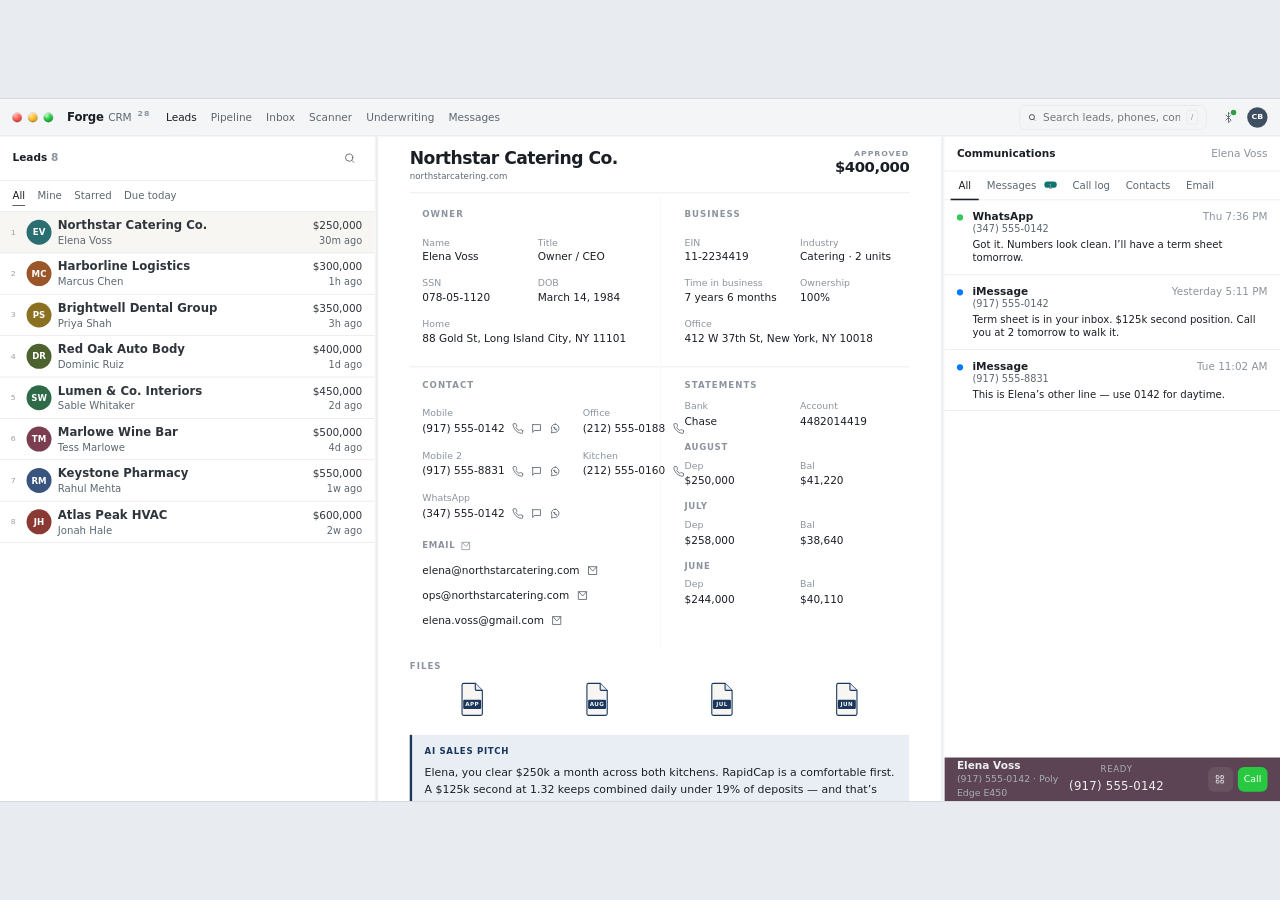
==== index.html @ b7325e6e "Deploy ForgeCRM v28: cleaned multi-file build" ====
<!DOCTYPE html>
<html lang="en">
<head>
<!-- v28 -->
<meta charset="UTF-8" />
<meta http-equiv="Cache-Control" content="no-cache, no-store, must-revalidate" />
<meta http-equiv="Pragma" content="no-cache" />
<meta name="viewport" content="width=device-width, initial-scale=1, maximum-scale=1, user-scalable=no, viewport-fit=cover" />
<meta name="apple-mobile-web-app-capable" content="yes" />
<meta name="mobile-web-app-capable" content="yes" />
<title>Leads · Forge CRM</title>
<script>(function(){var vv=window.visualViewport,w=(vv&&vv.width)||window.innerWidth||1640,h=(vv&&vv.height)||window.innerHeight||900,s=Math.min(w/1640,h/900);if(!(s>0.05))s=1;var x=Math.max(0,(w-1640*s)/2),y=Math.max(0,(h-900*s)/2);var r=document.documentElement;r.style.setProperty("--app-scale",String(s));r.style.setProperty("--app-h","900px");r.style.setProperty("--app-x",x+"px");r.style.setProperty("--app-y",y+"px");})();</script>
<link rel="stylesheet" href="css/desk.css?v=v28" />
<link rel="stylesheet" href="css/desk-more.css?v=v28" />
<link rel="stylesheet" href="css/pages.css?v=v28" />
</head>
<body>
<div id="stage"><div class="app" id="app">
<header class="header">
<div class="traffic" aria-hidden="true"><b class="r"></b><b class="y"></b><b class="g"></b></div>
<div class="word">Forge<span>CRM</span><small class="ver">28</small></div>
<nav class="nav-links"><a href="index.html" class="on">Leads</a><a href="pipeline.html">Pipeline</a><a href="inbox.html">Inbox</a><a href="scanner.html">Scanner</a><a href="underwriting.html">Underwriting</a><a href="messages.html">Messages</a></nav>
<label class="search"><svg width="14" height="14" viewBox="0 0 24 24" fill="none" stroke="currentColor" stroke-width="2"><circle cx="11" cy="11" r="7"/><path d="M20 20l-3-3"/></svg><input id="q" placeholder="Search leads, phones, companies" autocomplete="off" /><kbd>/</kbd></label>
<div class="header-actions"><span class="live" id="livePill"><i></i> On a call</span>
<button type="button" class="bt-btn off" id="btBtn" data-act="devices" title="Phones"><svg width="16" height="16" viewBox="0 0 24 24" fill="none" stroke="currentColor" stroke-width="1.75" stroke-linecap="round" stroke-linejoin="round"><path d="M7 7l10 10-5 5V2l5 5L7 17"/></svg><i></i></button>
<div class="avatar" title="Cole Brennan">CB</div></div></header>
<div class="main" id="main">
<aside class="rail" id="rail"><div class="empty" style="padding:28px 20px">Loading desk…</div></aside>
<div class="handle" data-side="rail"></div>
<section class="desk" id="desk"></section>
<div class="handle" data-side="dock"></div>
<aside class="dock" id="dock"></aside>
</div></div></div>
<div class="pad-pop" id="padPop"></div><div class="overlay" id="overlay"></div><div class="toast" id="toast"></div>
<script src="js/data.js?v=v28"></script><script src="js/data1.js?v=v28"></script><script src="js/data2.js?v=v28"></script><script src="js/data3.js?v=v28"></script>
<script src="js/view.js?v=v28"></script><script src="js/shared.js?v=v28"></script>
<script src="js/desk-core.js?v=v28"></script><script src="js/desk-rail.js?v=v28"></script><script src="js/desk-record.js?v=v28"></script><script src="js/desk-comms.js?v=v28"></script><script src="js/desk-viewer.js?v=v28"></script><script src="js/desk-actions.js?v=v28"></script><script src="js/desk-panes.js?v=v28"></script>
</body></html>
---- css/desk.css ----
:root {
  --bg: #F4F5F7;
  --bg-2: #E8ECF0;
  --surface: #FFFFFF;
  --sunken: #F7F8FA;
  --fg: #1A1F26;
  --muted: #5C6770;
  --dim: #8B949E;
  --line: #E6E8EB;
  --accent: #1C1F24;
  --accent-2: #0E1014;
  --accent-soft: #F7F6F3;
  --ok: #0F766E;
  --bad: #B42318;
  --warn: #B45309;
  --ink: #1C1F24;
  --ink-fg: #EDEEEF;
  --dialer: #5C4454;
  --font: "Inter", ui-sans-serif, system-ui, sans-serif;
  --app-h: 900px;
  --app-scale: 1;
  --app-x: 0px;
  --app-y: 0px;
  --mono: "Inter", ui-sans-serif, system-ui, sans-serif;
  --header-h: 48px;
  --dial-h: 56px;
  --rail-w: 480px;
  --dock-w: 430px;
  --ease: cubic-bezier(0.22, 1, 0.36, 1)
}

* {
  box-sizing: border-box;
  margin: 0;
  padding: 0
}

html,
body {
  height: 100%;
  max-height: 100%;
  min-width: 0;
  width: 100%;
  overflow: hidden;
  touch-action: none;
  overscroll-behavior: none
}

html {
  -webkit-font-smoothing: antialiased;
  -webkit-text-size-adjust: 100%;
  text-size-adjust: 100%
}

body {
  font-family: var(--font);
  background: var(--bg-2);
  color: var(--fg);
  font-size: 13.5px;
  line-height: 1.45;
  overflow: hidden;
  width: 100%
}

#stage {
  position: fixed;
  inset: 0;
  overflow: hidden;
  touch-action: none;
  background: var(--bg-2);
  overscroll-behavior: none
}

button,
[role="button"] {
  font-family: inherit;
  cursor: pointer;
  color: inherit
}

button:disabled {
  cursor: not-allowed;
  opacity: .45
}

input,
textarea,
select {
  font-family: inherit;
  font-size: 13.5px
}

a {
  color: var(--fg)
}

svg {
  display: block
}

.num {
  font-variant-numeric: normal;
  font-family: var(--font);
  font-weight: 500
}

.app {
  height: 900px;
  max-height: 900px;
  min-height: 900px;
  display: grid;
  grid-template-rows: var(--header-h) 1fr;
  min-width: 1640px;
  width: 1640px;
  max-width: 1640px;
  overflow: hidden;
  transform: translate(var(--app-x, 0px), var(--app-y, 0px)) scale(var(--app-scale, 1));
  transform-origin: 0 0;
  box-shadow: 0 0 0 1px rgba(16, 18, 22, .14);
  background: var(--surface)
}

.header {
  display: flex;
  align-items: center;
  gap: 12px;
  padding: 0 16px;
  background: var(--bg);
  border-bottom: 1px solid var(--line);
  z-index: 20
}

.traffic {
  display: flex;
  gap: 8px;
  align-items: center;
  padding-right: 6px;
  flex-shrink: 0
}

.traffic b {
  width: 12px;
  height: 12px;
  border-radius: 50%;
  display: block;
  box-shadow: 0 0 0 .5px rgba(0, 0, 0, .28), inset 0 1.2px 1.4px rgba(255, 255, 255, .62), inset 0 -1.2px 1.2px rgba(0, 0, 0, .22)
}

.traffic .r {
  background: radial-gradient(circle at 32% 28%, #ffb0aa 0%, #ff5f57 42%, #de3a34 78%)
}

.traffic .y {
  background: radial-gradient(circle at 32% 28%, #ffe7a3 0%, #febc2e 42%, #d89a16 80%)
}

.traffic .g {
  background: radial-gradient(circle at 32% 28%, #b6ffc4 0%, #28c840 42%, #18a332 80%)
}

.word {
  font-weight: 600;
  font-size: 15px;
  letter-spacing: -.02em
}

.word span {
  color: var(--muted);
  font-weight: 400;
  margin-left: 6px;
  font-size: 13.5px
}

.nav-links {
  display: flex;
  align-items: center;
  gap: 2px
}

.nav-links a {
  color: var(--muted);
  text-decoration: none;
  font-size: 13.5px;
  font-weight: 500;
  padding: 6px 10px;
  border-radius: 8px
}

.nav-links a.on,
.nav-links a:hover {
  color: var(--fg);
  background: var(--bg)
}

.search {
  flex: 1;
  min-width: 0;
  max-width: 420px;
  margin-left: auto;
  display: flex;
  align-items: center;
  gap: 8px;
  background: var(--bg);
  border: 1px solid var(--line);
  border-radius: 8px;
  padding: 0 10px;
  height: 32px
}

.search input {
  border: 0;
  background: transparent;
  outline: none;
  width: 100%;
  color: var(--fg)
}

.search kbd {
  font-family: var(--font);
  font-size: 10px;
  color: var(--dim);
  border: 1px solid var(--line);
  border-radius: 4px;
  padding: 1px 5px
}

.header-actions {
  display: flex;
  align-items: center;
  gap: 8px
}

.icon-btn {
  width: 32px;
  height: 32px;
  border: 0;
  background: transparent;
  color: var(--muted);
  border-radius: 8px;
  display: grid;
  place-items: center
}

.icon-btn:hover {
  background: var(--bg);
  color: var(--fg)
}

.avatar {
  width: 26px;
  height: 26px;
  border-radius: 99px;
  display: grid;
  place-items: center;
  font-size: 10px;
  font-weight: 600;
  color: #fff;
  background: #3D4F61
}

.live {
  display: none;
  align-items: center;
  gap: 6px;
  color: var(--ok);
  font-size: 13px;
  font-weight: 500
}

.live.show {
  display: inline-flex
}

.live i {
  width: 6px;
  height: 6px;
  border-radius: 99px;
  background: var(--ok);
  animation: pulse 1.4s ease-in-out infinite
}

@keyframes pulse {
  50% {
    opacity: .35
  }
}

.main {
  min-height: 0;
  display: grid;
  grid-template-columns: var(--rail-w) 5px minmax(0, 1fr) 5px var(--dock-w);
  background: var(--bg);
  overflow: hidden;
  min-width: 0;
  width: 100%
}

.handle {
  cursor: col-resize;
  background: transparent;
  position: relative;
  z-index: 8
}

.handle::before {
  content: "";
  position: absolute;
  inset: 0 -5px;
  z-index: 1
}

.handle:hover,
.handle.drag {
  background: rgba(28, 31, 36, .12)
}

.handle::after {
  content: "";
  position: absolute;
  top: 0;
  bottom: 0;
  left: 2px;
  width: 1px;
  background: var(--line)
}

.pane {
  min-height: 0;
  overflow: auto
}

.pane,
.desk-scroll,
.dock-body,
.lead-list,
.lb-stage,
.thread {
  scrollbar-width: thin;
  scrollbar-color: transparent transparent
}

.pane:hover,
.desk-scroll:hover,
.dock-body:hover,
.lead-list:hover,
.lb-stage:hover,
.thread:hover,
.pane:focus-within,
.desk-scroll:focus-within,
.dock-body:focus-within,
.lead-list:focus-within,
.thread:focus-within {
  scrollbar-color: #C5CAD0 transparent
}

.pane::-webkit-scrollbar,
.desk-scroll::-webkit-scrollbar,
.dock-body::-webkit-scrollbar,
.lead-list::-webkit-scrollbar,
.lb-stage::-webkit-scrollbar,
.thread::-webkit-scrollbar {
  width: 4px;
  height: 4px
}

.pane::-webkit-scrollbar-thumb,
.desk-scroll::-webkit-scrollbar-thumb,
.dock-body::-webkit-scrollbar-thumb,
.lead-list::-webkit-scrollbar-thumb,
.lb-stage::-webkit-scrollbar-thumb,
.thread::-webkit-scrollbar-thumb {
  background: transparent;
  border-radius: 99px
}

.pane:hover::-webkit-scrollbar-thumb,
.desk-scroll:hover::-webkit-scrollbar-thumb,
.dock-body:hover::-webkit-scrollbar-thumb,
.lead-list:hover::-webkit-scrollbar-thumb,
.lb-stage:hover::-webkit-scrollbar-thumb,
.thread:hover::-webkit-scrollbar-thumb,
.pane:focus-within::-webkit-scrollbar-thumb,
.desk-scroll:focus-within::-webkit-scrollbar-thumb,
.dock-body:focus-within::-webkit-scrollbar-thumb,
.lead-list:focus-within::-webkit-scrollbar-thumb,
.thread:focus-within::-webkit-scrollbar-thumb {
  background: #C5CAD0
}

.rail,
.dock {
  display: flex;
  flex-direction: column;
  min-height: 0;
  height: 100%;
  min-width: 0;
  max-width: 100%;
  background: var(--surface);
  overflow: hidden
}

.rail {
  border-right: 0
}

.desk {
  display: flex;
  flex-direction: column;
  min-width: 0;
  min-height: 0;
  height: 100%;
  background: var(--surface);
  container-type: inline-size;
  container-name: desk
}

.dock {
  position: relative
}

.rail-head,
.dock-head {
  padding: 12px 16px;
  border-bottom: 1px solid var(--line);
  display: flex;
  align-items: center;
  gap: 8px;
  flex-shrink: 0;
  position: relative
}

.rail-head h2,
.dock-head h2 {
  font-size: 13.5px;
  font-weight: 600
}

.filters {
  display: flex;
  gap: 16px;
  padding: 8px 16px;
  border-bottom: 1px solid var(--line);
  flex-shrink: 0
}

.chip {
  border: 0;
  background: transparent;
  color: var(--muted);
  padding: 4px 0;
  font-size: 13px;
  font-weight: 500;
  box-shadow: 0 1px 0 transparent
}

.chip.on {
  color: var(--fg);
  box-shadow: 0 1px 0 var(--fg)
}

.lead-list {
  flex: 1;
  min-height: 0;
  overflow: auto;
  overflow-x: hidden
}

.lead-row {
  width: 100%;
  text-align: left;
  border: 0;
  background: transparent;
  display: grid;
  grid-template-columns: 18px 32px 1fr auto;
  gap: 8px;
  padding: 8px 16px 8px 8px;
  border-bottom: 1px solid var(--line);
  align-items: center;
  position: relative;
  color: var(--fg)
}

.lead-row:hover {
  background: var(--sunken)
}

.lead-row.on {
  background: var(--accent-soft)
}

.lead-row .idx {
  position: static;
  font-size: 10px;
  color: #9AA3AB;
  font-family: var(--font);
  line-height: 1;
  pointer-events: none;
  text-align: center;
  font-weight: 500
}

.lead-row .co {
  font-weight: 600;
  font-size: 15px;
  line-height: 1.25;
  color: #2F353C
}

.lead-row .nm {
  font-size: 13px;
  color: var(--muted);
  margin-top: 2px;
  font-weight: 400
}

.lead-row .right {
  text-align: right;
  display: flex;
  flex-direction: column;
  align-items: flex-end;
  padding-top: 1px
}

.lead-row .amt,
.lead-row .amt .num {
  font-size: 13.5px;
  font-weight: 500;
  font-family: var(--font);
  letter-spacing: -.01em;
  color: #2F353C
}

.lead-row .ago {
  font-size: 12.5px;
  color: var(--muted);
  margin-top: 4px
}

.av {
  width: 32px;
  height: 32px;
  border-radius: 8px;
  display: grid;
  place-items: center;
  font-size: 10px;
  font-weight: 600;
  color: #fff;
  flex-shrink: 0;
  margin-top: 0
}

.desk-scroll {
  flex: 1;
  min-height: 0;
  overflow: auto;
  overflow-x: hidden
}

.rec-head {
  padding: 18px 40px 8px
}

.rec-head h1 {
  font-size: 22px;
  font-weight: 600;
  letter-spacing: -.03em;
  line-height: 1.2
}

.rec-head .who {
  font-size: 13.5px;
  color: var(--muted);
  margin-top: 4px;
  font-weight: 400
}

.rec-head .meta {
  font-size: 13px;
  font-weight: 400;
  color: var(--muted);
  margin-top: 6px;
  line-height: 1.5
}

.line {
  display: flex;
  align-items: center;
  gap: 12px;
  min-height: 32px;
  padding: 7px 0
}

.line .lab {
  width: 18px;
  flex-shrink: 0;
  font-size: 13px;
  color: var(--dim);
  font-family: var(--font)
}

.cgroup+.cgroup {
  margin-top: 12px;
  padding-top: 12px;
  border-top: 1px solid var(--line)
}

.cgroup h4 {
  font-size: 11px;
  letter-spacing: .08em;
  text-transform: uppercase;
  color: var(--dim);
  font-weight: 600;
  margin: 0 0 8px
}

.line .val {
  font-weight: 500;
  letter-spacing: -.01em;
  white-space: nowrap
}

.qacts {
  display: flex;
  gap: 2px;
  align-items: center;
  margin-left: 8px
}

.qacts button {
  width: 22px;
  height: 22px;
  border: 0;
  background: transparent;
  color: var(--muted);
  border-radius: 4px;
  display: grid;
  place-items: center;
  padding: 0
}

.qacts button:hover {
  background: var(--bg);
  color: var(--fg)
}

.rail-search {
  margin-left: auto;
  position: relative
}

.rail-drop {
  position: absolute;
  top: calc(100% + 6px);
  left: 12px;
  right: 12px;
  z-index: 14;
  background: #fff;
  border: 1px solid var(--line);
  box-shadow: 0 10px 28px rgba(16, 18, 22, .08);
  padding: 8px
}

.rail-drop input {
  width: 100%;
  height: 32px;
  border: 1px solid var(--line);
  padding: 0 10px;
  outline: none;
  background: #fff;
  font-size: 13.5px;
  color: var(--fg)
}

.rail-drop input:focus {
  border-color: #C5CAD0
}
---- css/desk-more.css ----
.pitch{font-size:13.5px;line-height:1.55;color:var(--fg)}.activity-foot .ev{display:grid;grid-template-columns:120px 1fr;gap:12px;padding:8px 0;border-bottom:1px solid var(--line)}.activity-foot .when{font-size:13px;color:var(--dim)}.files{display:flex;gap:16px;flex-wrap:wrap}.file{border:0;background:transparent;color:var(--fg);display:flex;flex-direction:column;align-items:center;gap:6px;width:72px;font-size:12px;color:var(--muted)}.file .ico{width:34px;height:40px;border-radius:3px;background:var(--surface);border:1px solid var(--line);display:grid;place-items:center;font-size:8px;font-weight:700;color:var(--bad);position:relative}.file .ico::after{content:"";position:absolute;top:0;right:0;border-width:0 7px 7px 0;border-style:solid;border-color:var(--bg-2) var(--bg) var(--bg-2) var(--bg-2)}.note p{margin-top:6px}.linkish{border:0;background:transparent;color:var(--fg);font-size:13.5px;font-weight:500;padding:0;text-decoration:underline;text-underline-offset:3px;margin-top:8px}.ev{padding:0 0 12px}.ev .when{font-size:13px;color:var(--dim)}.num-switch{display:flex;flex-wrap:wrap;gap:6px;padding:8px 16px;border-bottom:1px solid var(--line);flex-shrink:0}.num-switch button{border:1px solid var(--line);background:transparent;color:var(--muted);height:26px;padding:0 8px;border-radius:6px;font-size:12px}.num-switch button.on{color:var(--fg);border-color:var(--fg)}.dock-tabs{display:flex;gap:0;padding:0 8px;border-bottom:1px solid var(--line);flex-shrink:0}.dock-tabs button{border:0;background:transparent;color:var(--muted);padding:10px 10px;font-size:13px;font-weight:500;white-space:nowrap;border-bottom:2px solid transparent;margin-bottom:-1px}.dock-tabs button.on{color:var(--fg);border-bottom-color:var(--fg)}.dock-body{flex:1;min-height:0;overflow:auto;display:flex;flex-direction:column}.thread{padding:14px 16px 10px;display:flex;flex-direction:column;gap:8px;flex:1}.bubble{max-width:260px;padding:7px 12px 8px;border-radius:18px;font-size:13.5px;line-height:1.35;font-weight:400;letter-spacing:-.01em}.bubble.in{background:#E9E9EB;color:#1A1F26;align-self:flex-start;border-bottom-left-radius:4px}.bubble.out{background:#007AFF;color:#fff;align-self:flex-end;border-bottom-right-radius:4px}.bubble.out.sms-green,.bubble.out.wa{background:#34C759;color:#fff}.bubble.wa.in{background:#E9E9EB;color:#1A1F26}.bubble .t{font-size:11px;font-weight:400;opacity:.62;margin-top:3px}.bubble.out .t{color:rgba(255,255,255,.72);opacity:1}.composer{padding:10px 14px 12px;border-top:1px solid var(--line);display:flex;gap:8px;align-items:flex-end}.composer textarea{flex:1;border:1px solid var(--line);border-radius:18px;padding:8px 12px;min-height:40px;max-height:100px;resize:none;outline:none;background:var(--sunken)}.btn{border:1px solid var(--line);background:var(--surface);color:var(--fg);height:32px;padding:0 12px;border-radius:8px;font-size:13.5px;font-weight:500;display:inline-flex;align-items:center;gap:6px}.btn:hover{background:var(--sunken)}.btn.primary{background:var(--accent);color:#fff;border-color:transparent}.btn.primary:hover{background:var(--accent-2)}.btn.ghost{border-color:transparent}.mail{padding:12px 16px;border-bottom:1px solid var(--line);width:100%;text-align:left;background:transparent;border-left:0;border-right:0;border-top:0}.mail .sub{font-weight:600}.mail .pre{color:var(--muted);margin-top:4px}.call-row{padding:12px 16px;border-bottom:1px solid var(--line)}.unread{display:inline-block;min-width:16px;text-align:center;font-size:10px;color:var(--dim)}.dialer{height:var(--dial-h);flex-shrink:0;background:var(--dialer);color:var(--ink-fg);display:grid;grid-template-columns:1.2fr auto 1.1fr;align-items:center;gap:10px;padding:0 16px;min-width:0;width:100%;z-index:12}.dialer .who .nm{font-weight:600;font-size:13.5px;line-height:1.2}.dialer .who .sub{font-size:12px;color:#A8ADB3;margin-top:2px}.dialer .lcd{text-align:center;font-family:var(--font);font-size:15px;letter-spacing:.02em}.dialer .lcd .st{font-family:var(--font);font-size:11px;color:#A8ADB3;letter-spacing:.08em;text-transform:uppercase;margin-bottom:2px}.dacts{display:flex;justify-content:flex-end;gap:6px}.dacts button{height:32px;min-width:32px;padding:0 8px;border:0;border-radius:8px;background:rgba(255,255,255,.08);color:var(--ink-fg);font-size:12px;font-weight:500;display:inline-flex;align-items:center;gap:4px}.dacts button:hover{background:rgba(255,255,255,.14)}.dacts button.on{background:#fff;color:var(--ink)}.dacts .callgo{background:#28c840;color:#fff}.dacts .hang{background:#E24B4A;color:#fff}.pad-pop{display:none;position:fixed;z-index:35;width:228px;padding:10px;background:#111418;border-radius:16px;box-shadow:0 18px 40px rgba(0,0,0,.35)}.pad-pop.open{display:block}.pad{display:grid;grid-template-columns:repeat(3,1fr);gap:6px}.pad button{height:44px;border:0;background:#1C2128;color:#F3F4F6;border-radius:10px;font-size:18px;font-weight:500;display:flex;flex-direction:column;align-items:center;justify-content:center;line-height:1}.pad button small{font-size:8px;color:#8B949E;letter-spacing:.12em;margin-top:2px;font-weight:400}.overlay{position:fixed;inset:0;background:rgba(16,24,32,.46);display:none;align-items:center;justify-content:center;z-index:40;padding:24px}.overlay.open{display:flex}.viewer{width:min(1040px,96vw);height:min(92dvh,980px);background:#2C3036;border-radius:10px;display:flex;flex-direction:column;overflow:hidden;box-shadow:0 24px 64px rgba(16,24,32,.4)}.viewer-bar{height:40px;flex-shrink:0;display:flex;align-items:center;gap:8px;padding:0 10px;background:#1C1F24;color:#EDEEEF;font-size:13px}.viewer-bar .fn{font-weight:500;margin-left:4px;flex:1;min-width:0;white-space:nowrap;overflow:hidden;text-overflow:ellipsis}.viewer-bar .pg{color:#A8ADB3;font-variant-numeric:tabular-nums}.viewer-bar button{height:26px;min-width:26px;padding:0 8px;border:0;border-radius:6px;background:transparent;color:#EDEEEF;display:grid;place-items:center}.viewer-bar button:hover{background:rgba(255,255,255,.08)}.viewer-bar .z{color:#A8ADB3;font-family:var(--font);font-size:12px;min-width:42px;text-align:center}.viewer-stage{flex:1;min-height:0;overflow:auto;display:grid;justify-items:center;align-content:start;padding:20px;background:#3A4148}.letter-wrap{position:relative}.letter{width:816px;height:1056px;background:#F6F3EC;color:#1A1814;font-family:"IBM Plex Sans",ui-sans-serif,system-ui,sans-serif;box-shadow:0 8px 28px rgba(0,0,0,.28);transform-origin:top left;padding:54px 64px 48px;position:relative}.letter::before{content:"";position:absolute;inset:0;pointer-events:none;background:repeating-linear-gradient(0deg,transparent,transparent 3px,rgba(40,30,10,.015) 3px,rgba(40,30,10,.015) 4px)}.letter .bank{font-size:11px;letter-spacing:.14em;font-weight:600}.letter h2{font-size:16px;font-weight:600;margin:8px 0 16px}.letter table{width:100%;border-collapse:collapse;font-size:12px}.letter td,.letter th{text-align:left;padding:5px 0;border-bottom:1px solid #E4DFD4}.letter .end{font-family:var(--font);font-weight:600;font-size:13px}.letter .stamp{position:absolute;top:36px;right:48px;font-size:10px;letter-spacing:.1em;color:#8A8478}.modal{background:var(--surface);border-radius:14px;width:min(560px,100%);max-height:88dvh;overflow:auto;box-shadow:0 16px 40px rgba(16,24,32,.16);padding:20px}.modal.wide{width:min(720px,100%)}.compose-row{display:grid;grid-template-columns:48px 1fr;gap:8px;align-items:center;padding:6px 0;border-bottom:1px solid var(--line)}.compose-row label{font-size:13px;color:var(--dim)}.compose-row input{border:0;outline:none;width:100%;padding:4px 0;background:transparent}.tb{display:flex;gap:4px;padding:8px 0;flex-wrap:wrap}.tb button,.tb select{height:28px;border:1px solid var(--line);background:var(--surface);border-radius:6px;padding:0 8px;font-size:12px}.editor{min-height:280px;border:1px solid var(--line);border-radius:8px;padding:10px;outline:none;background:var(--sunken)}.toast{position:fixed;left:50%;bottom:24px;transform:translateX(-50%);background:var(--fg);color:#fff;padding:10px 14px;border-radius:10px;font-size:13.5px;z-index:50;display:none;max-width:90%}.toast.show{display:block}.muted{color:var(--muted)}.dim{color:var(--dim)}.ok{color:var(--ok)}.empty{padding:32px 16px;text-align:center;color:var(--muted)}.row-between{display:flex;justify-content:space-between;align-items:center;gap:8px}@media (prefers-reduced-motion:reduce){*,*::before,*::after{animation-duration:.01ms !important;transition-duration:.01ms !important}}
.bt-btn{position:relative;width:32px;height:32px;border:0;background:transparent;color:var(--muted);border-radius:8px;display:grid;place-items:center}
.bt-btn:hover{background:var(--surface);color:var(--fg)}
.bt-btn i{position:absolute;top:6px;right:6px;width:7px;height:7px;border-radius:99px;box-shadow:0 0 0 1.5px var(--bg)}
.bt-btn.on i{background:#2F9E44}
.bt-btn.off i{background:#C23B32}
.bt-btn svg{display:block}
.rec-head{display:flex;align-items:flex-start;justify-content:space-between;gap:28px;padding:16px 40px 14px;position:relative}
.rec-head::after{content:"";position:absolute;left:40px;right:40px;width:auto;bottom:0;height:1px;background:#E6E8EB}
.rec-main{min-width:0;flex:1}
.rec-title{display:flex;align-items:baseline;gap:12px;flex-wrap:wrap}
.rec-title h1{font-size:22px;font-weight:650;letter-spacing:-.03em;line-height:1.2;color:#1A1F26}
.rec-main .web{display:block;font-size:11px;color:var(--muted);font-weight:400;text-decoration:none;margin-top:3px;line-height:1.2;letter-spacing:.01em}
.rec-main .web:hover{color:var(--fg)}
.money{display:flex;flex-direction:column;align-items:flex-end;gap:1px;flex-shrink:0;padding:0;border:0}
.money .k{font-size:10px;letter-spacing:.12em;text-transform:uppercase;color:var(--dim);font-weight:600;line-height:1.2}
.money .v,.money .v .num{font-size:19px;font-weight:600;font-family:var(--font);letter-spacing:-.03em;margin:0;line-height:1.1;color:#1A1F26}
.money .asked{display:none}
.sheet-x{display:grid;grid-template-columns:1fr 1fr;grid-template-rows:auto auto;margin:4px 40px 0;align-items:stretch;position:relative;border:0;background:transparent}
.quad{padding:16px 20px 18px;min-width:0;min-height:0;display:flex;flex-direction:column;position:relative;border-top:0}
.sheet-x > .quad:nth-of-type(1),
.sheet-x > .quad:nth-of-type(3){padding:16px 32px 18px 16px}
.sheet-x > .quad:nth-of-type(2),
.sheet-x > .quad:nth-of-type(4){padding:16px 16px 18px 32px}
.sheet-x > .quad:nth-of-type(2),
.sheet-x > .quad:nth-of-type(4){box-shadow:inset 1px 0 0 #E6E8EB}
.quad h3{font-size:11px;letter-spacing:.12em;text-transform:uppercase;color:#8B949E;font-weight:600;margin:0 0 12px;padding:0;border:0;width:100%}
.pair{display:grid;grid-template-columns:1fr 1fr;gap:10px 24px;padding:8px 0;border:0;box-shadow:none}
.pair.one{grid-template-columns:1fr}
.pair.one .kv .v,.pair.one .kv .vt{white-space:nowrap;overflow:hidden;text-overflow:ellipsis}
.kv .k{font-size:12px;color:var(--dim);line-height:1.3}
.kv .v{font-size:13.5px;font-weight:500;margin-top:1px;display:flex;align-items:center;gap:6px;min-width:0;flex-wrap:nowrap}
.kv .vt{min-width:0;overflow:hidden;text-overflow:ellipsis;white-space:nowrap}
.kv .v .qacts{margin-left:2px;flex-shrink:0}
.dline{display:none !important;height:0 !important;margin:0 !important;padding:0 !important;border:0 !important}
.kv .v .qacts{margin-left:0;flex-shrink:0}
.files-block{margin:16px 40px 8px}
.files-k{font-size:11px;letter-spacing:.12em;text-transform:uppercase;color:#8B949E;font-weight:600;margin:0 0 12px}
.files-row{display:flex;justify-content:space-between;align-items:flex-end;gap:0;width:100%;padding:0}
.file-doc{border:0;background:transparent;padding:0;cursor:pointer;color:inherit;flex:1 1 0;min-width:0;display:flex;flex-direction:column;align-items:center;gap:8px}
.file-doc .pdf-ico{display:block;flex-shrink:0}
.file-doc .lab{font-family:var(--font);font-size:10px;font-weight:600;letter-spacing:.08em;color:#5C6770}
.file-doc:hover .pdf-ico path[stroke]{stroke:#0E2A4A}
.file-doc:hover .lab{color:#1A1F26}
.stmt-grid{display:grid;grid-template-columns:1fr 1fr;column-gap:24px;row-gap:8px;align-items:start}
.stmt-mo{grid-column:1 / -1;font-size:11px;letter-spacing:.08em;text-transform:uppercase;color:var(--dim);font-weight:600;margin:8px 0 0}
.stmt-grid > .stmt-mo:first-of-type{margin-top:4px}
.stmt-cell{border:0;background:transparent;text-align:left;padding:0;min-width:0;cursor:pointer;color:inherit;font:inherit}
.stmt-cell:hover .v,.stmt-cell:hover .vt{color:var(--ok)}
.facts-strip{display:none}
.below{padding:8px 40px 28px}
.email-head{display:flex;align-items:center;gap:6px;margin:14px 0 8px;font-size:11px;letter-spacing:.08em;text-transform:uppercase;color:var(--dim);font-weight:600}
.mail-all-ico{border:0;background:transparent;color:var(--dim);padding:0;display:grid;place-items:center;width:16px;height:16px;flex-shrink:0}
.mail-all-ico:hover{color:var(--fg)}
.email-row{display:flex;align-items:center;gap:6px;padding:5px 0;min-width:0;width:max-content;max-width:100%}
.email-row .vt{flex:0 1 auto;min-width:0;font-size:13.5px;font-weight:500;overflow:hidden;text-overflow:ellipsis;white-space:nowrap}
.email-row .qacts{flex:0 0 auto;margin-left:0}
.email-all{margin-top:2px;border:0;background:transparent;color:var(--fg);font-size:13px;font-weight:500;padding:0;text-decoration:underline;text-underline-offset:3px}
.dev-list{display:flex;flex-direction:column;margin-top:8px}
.dev-item{display:grid;grid-template-columns:32px 1fr auto;gap:10px;align-items:center;padding:10px 4px;border-bottom:1px solid var(--line);background:transparent;width:100%;text-align:left;border-left:0;border-right:0;border-top:0;color:inherit}
.dev-item:hover{background:var(--sunken)}
.dev-item.on-row{background:var(--sunken)}
.dev-item .co{font-weight:600;font-size:13.5px}
.dev-item .nm{font-size:12.5px;color:var(--muted);margin-top:2px}
.toggle{border:1px solid var(--line);background:var(--surface);color:var(--muted);height:26px;padding:0 10px;border-radius:6px;font-size:12px;font-weight:500}
.toggle.on{color:var(--fg);border-color:var(--fg)}
.sheet-x .muted{font-size:13px;padding:8px 0}

.stmt-kv .v,.stmt-kv .v .num{font-size:13.5px;font-weight:500;font-family:var(--font);letter-spacing:-.01em;margin-top:1px;white-space:nowrap}
.facts-strip{display:flex;flex-wrap:wrap;align-items:baseline;gap:0;margin:2px 40px 0;padding:8px 0 4px;font-size:12px;color:var(--dim);line-height:1.35}
.facts-strip span + span::before{content:"·";margin:0 8px;color:#C5C9CE}
.pitch-block{background:#E8EEF4;padding:14px 16px;margin:8px 0 4px;border-left:3px solid #1A365D}
.pitch-block .k{font-size:11px;letter-spacing:.08em;text-transform:uppercase;color:#1A365D;font-weight:600;margin:0 0 8px}
.act-block .k{font-size:11px;letter-spacing:.08em;text-transform:uppercase;color:var(--dim);font-weight:600;margin:0 0 10px}
.pitch-block .pitch{font-size:14px;line-height:1.55;color:var(--fg);margin:0;padding:0;border:0}
.act-block{padding:20px 0 0}
.act-row{display:grid;grid-template-columns:18px 44px minmax(0,1fr) auto;gap:8px;align-items:baseline;padding:7px 0}
.act-ico{color:var(--dim);display:grid;place-items:center;transform:translateY(2px)}
.act-verb{font-size:11px;font-weight:600;letter-spacing:.06em;text-transform:uppercase;color:var(--dim)}
.act-txt{font-size:13.5px;min-width:0;overflow:hidden;text-overflow:ellipsis;white-space:nowrap}
.act-when{font-size:12px;color:var(--dim);white-space:nowrap}
.act-more{border:0;background:transparent;color:var(--dim);font-size:12px;letter-spacing:.06em;padding:8px 0 0;cursor:pointer;text-align:left}
.act-more:hover{color:var(--fg)}
.thread-who{padding:8px 16px 0;font-size:12px;color:var(--muted);font-weight:400;letter-spacing:0}

/* Lightbox (file/statement viewer). This is the ONE ruleset for it — it used to
   be defined here (old left/right-arrow design) AND redefined in the
   index.html-only viewer.css (current up/down-arrow design), which silently
   overrode these rules on the Leads desk and left this copy dead everywhere.
   Consolidated to the current, live design; viewer.css has been removed. */
.overlay.open.lite{background:rgba(16,24,32,.52);align-items:center;justify-content:center;padding:16px;flex-direction:column}
.lb-cluster{display:grid;grid-template-columns:auto 36px;grid-template-rows:auto auto;gap:8px 8px;align-items:center;justify-items:center;max-width:100%;max-height:100%}
.lb-page{grid-column:1;grid-row:1;position:relative;max-width:min(816px,calc(100vw - 72px));max-height:calc(100dvh - 80px);overflow:auto;-webkit-overflow-scrolling:touch;overscroll-behavior:contain}
.lb-nav{grid-column:2;grid-row:1;display:flex;flex-direction:column;gap:18px;align-items:center;justify-content:center}
.lb-arrow{width:36px;height:36px;border:0;border-radius:0;background:transparent;color:rgba(255,255,255,.42);box-shadow:none;display:grid;place-items:center;cursor:pointer;padding:8px}
.lb-arrow svg{width:18px;height:18px}
.lb-arrow:hover{color:rgba(255,255,255,.78);background:transparent}
.lb-zoom{grid-column:2;grid-row:2;display:flex;flex-direction:column;gap:2px;align-items:center}
.lb-zoom button{width:36px;height:28px;border:0;border-radius:0;background:transparent;color:rgba(255,255,255,.42);box-shadow:none;display:grid;place-items:center;cursor:pointer;padding:0}
.lb-zoom button:hover{color:rgba(255,255,255,.78);background:transparent}
.lb-zoom svg{width:16px;height:16px}
.lb-pg{grid-column:1;grid-row:2;justify-self:center;font-size:11px;letter-spacing:.14em;color:rgba(255,255,255,.55);font-weight:500}
@media (pointer:coarse){
  .lb-nav{display:none}
  .lb-cluster{grid-template-columns:auto}
  .lb-zoom{grid-column:1;grid-row:2;justify-self:end;flex-direction:row;gap:4px}
  .lb-pg{justify-self:start}
}
.letter .stmt-sub{font-size:12px;color:#5C564C;margin-top:4px;letter-spacing:.04em}
.letter .end,.letter .end .num{font-family:var(--font)}


.sheet-x > .quad:nth-of-type(3){box-shadow:inset 0 1px 0 #E6E8EB}
.sheet-x > .quad:nth-of-type(4){box-shadow:inset 1px 0 0 #E6E8EB, inset 0 1px 0 #E6E8EB}
.kv .v, .kv .vt, .line .val, .stmt-kv .v, .stmt-kv .v .num, .money .v, .lead-row .amt, .dialer .lcd, .num, .act-when {
  font-family: var(--font);
  font-variant-numeric: normal;
}
.compose-to{display:flex;align-items:center;gap:8px;min-width:0}.compose-to input{flex:1;min-width:0}.cc-toggle{border:0;background:transparent;color:var(--dim);font-size:12px;letter-spacing:.04em;padding:2px 0;white-space:nowrap;font-weight:500}.cc-toggle:hover{color:var(--fg)}.compose-extra{display:none}.compose-extra.open{display:block}

.lead-list,.desk-scroll,.dock-body,.thread,.scroll,.pipe,.side,.pane-r,.lb-stage{touch-action:pan-y}
.convo-list{display:flex;flex-direction:column}
.convo-row{display:flex;gap:12px;align-items:flex-start;width:100%;text-align:left;border:0;border-bottom:1px solid var(--line);background:transparent;padding:12px 16px;color:inherit;cursor:pointer}
.convo-row:hover{background:var(--sunken)}
.convo-row .pip{width:8px;height:8px;border-radius:99px;flex-shrink:0;margin-top:6px}
.convo-row .pip.im{background:#007AFF}
.convo-row .pip.wa{background:#34C759}
.convo-main{min-width:0;flex:1}
.convo-top{display:flex;justify-content:space-between;gap:8px;align-items:baseline}
.convo-top strong{font-size:13.5px;font-weight:600}
.convo-n{font-size:12.5px;color:var(--muted);margin-top:1px}
.convo-prev{font-size:13px;color:var(--fg);margin-top:4px;line-height:1.35;display:-webkit-box;-webkit-line-clamp:2;-webkit-box-orient:vertical;overflow:hidden}
.thread-who{padding:8px 16px 0;font-size:12.5px;color:var(--muted)}

.word .ver{margin-left:8px;font-size:10px;font-weight:600;letter-spacing:.12em;color:var(--dim);vertical-align:super}
---- css/pages.css ----
.nav-links {
  flex-wrap: nowrap;
  flex-shrink: 0
}

.nav-links a {
  padding: 6px 8px;
  white-space: nowrap
}

.search {
  max-width: 240px;
  flex: 0 1 240px
}

.work {
  height: calc(var(--app-h, 900px) - var(--header-h));
  min-height: 0;
  display: flex;
  flex-direction: column;
  background: var(--bg);
  overflow: hidden
}

.page-head {
  display: flex;
  align-items: flex-end;
  justify-content: space-between;
  gap: 16px;
  padding: 18px 24px 12px;
  flex-shrink: 0
}

.page-head h1 {
  font-size: 22px;
  font-weight: 600;
  letter-spacing: -.03em;
  line-height: 1.15
}

.page-head .meta {
  color: var(--muted);
  font-size: 13px;
  margin-top: 4px
}

.page-head .meta b {
  color: var(--fg);
  font-weight: 500
}

.page-actions {
  display: flex;
  align-items: center;
  gap: 8px
}

.chips {
  display: flex;
  gap: 4px;
  padding: 0 24px 12px;
  flex-shrink: 0
}

.chips button {
  border: 0;
  background: transparent;
  color: var(--muted);
  padding: 6px 10px;
  border-radius: 8px;
  font-size: 13px;
  font-weight: 500
}

.chips button:hover {
  color: var(--fg);
  background: var(--bg-2)
}

.chips button.on {
  color: var(--fg);
  background: var(--surface);
  box-shadow: 0 0 0 1px var(--line)
}

.scroll {
  flex: 1;
  min-height: 0;
  overflow: auto;
  padding: 4px 24px 32px
}

.scan-grid {
  display: grid;
  grid-template-columns: repeat(auto-fill, minmax(280px, 1fr));
  gap: 12px
}

.scan-card {
  display: block;
  text-decoration: none;
  color: inherit;
  background: var(--surface);
  border: 1px solid var(--line);
  border-radius: 10px;
  padding: 14px 16px 16px;
  min-width: 0
}

.scan-card:hover {
  border-color: #C9CED4
}

.scan-card .top {
  display: flex;
  align-items: flex-start;
  gap: 10px
}

.mark {
  width: 32px;
  height: 32px;
  border-radius: 8px;
  flex-shrink: 0;
  display: grid;
  place-items: center;
  font-size: 10px;
  font-weight: 700;
  letter-spacing: .04em;
  color: #fff
}

.scan-card .who {
  min-width: 0;
  flex: 1
}

.scan-card .bank {
  font-weight: 600;
  font-size: 13.5px;
  white-space: nowrap;
  overflow: hidden;
  text-overflow: ellipsis
}

.scan-card .acct {
  font-family: var(--font);
  font-size: 12px;
  color: var(--muted);
  margin-top: 1px
}

.scan-card .pg {
  font-size: 12px;
  color: var(--dim);
  white-space: nowrap
}

.scan-card .mo {
  margin: 12px 0 10px;
  font-size: 13px;
  color: var(--muted)
}

.scan-card .figs {
  display: grid;
  grid-template-columns: 1fr 1fr;
  gap: 8px
}

.scan-card .nsf {
  margin-top: 8px;
  font-size: 12px;
  color: var(--dim)
}

.scan-card .nsf.bad {
  color: var(--bad)
}

.split {
  flex: 1;
  min-height: 0;
  display: grid;
  grid-template-columns: 320px minmax(0, 1fr);
  border-top: 1px solid var(--line)
}

.split.uw {
  grid-template-columns: 300px minmax(0, 1fr)
}

.split.inbox {
  grid-template-columns: 360px minmax(0, 1fr)
}

.side {
  min-height: 0;
  overflow: auto;
  background: var(--surface);
  border-right: 1px solid var(--line);
  display: flex;
  flex-direction: column
}

.side-head {
  padding: 16px 16px 10px;
  position: sticky;
  top: 0;
  background: var(--surface);
  z-index: 2;
  border-bottom: 1px solid var(--line)
}

.side-head h2 {
  font-size: 15px
}

.side-head .meta {
  color: var(--muted);
  font-size: 12.5px;
  margin-top: 2px
}

.side-search {
  margin-top: 10px;
  display: flex;
  align-items: center;
  gap: 8px;
  background: var(--bg);
  border: 1px solid var(--line);
  border-radius: 8px;
  padding: 0 10px;
  height: 32px
}

.side-search input {
  border: 0;
  background: transparent;
  outline: none;
  width: 100%
}

.side #feed,
.side #fileList,
.side #convoList {
  flex: 1;
  min-height: 0;
  overflow: auto
}

.file-row,
.convo,
.feed-row {
  display: grid;
  grid-template-columns: 32px 1fr auto;
  gap: 10px;
  padding: 10px 16px;
  border: 0;
  background: transparent;
  width: 100%;
  text-align: left;
  cursor: pointer;
  color: inherit;
  border-bottom: 1px solid var(--line);
  text-decoration: none
}

.file-row:hover,
.convo:hover,
.feed-row:hover {
  background: var(--sunken)
}

.file-row.on,
.convo.on,
.feed-row.on {
  background: var(--accent-soft)
}

.file-row .t,
.convo .t {
  font-weight: 600;
  font-size: 13.5px
}

.file-row .s,
.convo .s,
.feed-row .s {
  font-size: 12.5px;
  color: var(--muted);
  margin-top: 2px;
  white-space: nowrap;
  overflow: hidden;
  text-overflow: ellipsis
}

.file-row .pg,
.convo .when,
.feed-row .when {
  font-size: 12px;
  color: var(--dim)
}

.unread {
  width: 8px;
  height: 8px;
  border-radius: 99px;
  background: var(--ok);
  display: inline-block;
  margin-left: 6px
}

.pane-r {
  min-height: 0;
  overflow: auto;
  background: var(--bg)
}

.uw-bar {
  display: flex;
  align-items: center;
  justify-content: space-between;
  gap: 12px;
  padding: 14px 24px;
  background: var(--surface);
  border-bottom: 1px solid var(--line);
  position: sticky;
  top: 0;
  z-index: 2
}

.uw-bar h1 {
  font-size: 16px;
  font-weight: 600;
  letter-spacing: -.02em
}

.uw-bar .sub {
  font-size: 13px;
  color: var(--muted);
  margin-top: 2px
}

.uw-bar a {
  font-size: 13px;
  color: var(--muted);
  text-decoration: none;
  font-weight: 500
}

.uw-bar a:hover {
  color: var(--fg)
}

.uw-body {
  padding: 20px 24px 40px;
  max-width: 980px
}

.kpi-row {
  display: grid;
  grid-template-columns: repeat(3, 1fr);
  gap: 10px;
  margin-bottom: 16px
}

.kpi {
  background: var(--surface);
  border: 1px solid var(--line);
  border-radius: 10px;
  padding: 12px 14px
}

.kpi .k {
  font-size: 11px;
  letter-spacing: .06em;
  text-transform: uppercase;
  color: var(--dim);
  font-weight: 600
}

.kpi .v {
  font-size: 18px;
  font-weight: 600;
  font-family: var(--font);
  letter-spacing: -.03em;
  margin-top: 6px
}

.kpi .v.warn {
  color: var(--warn)
}

.kpi .v.bad {
  color: var(--bad)
}

.kpi .v.ok {
  color: var(--ok)
}

.block {
  background: var(--surface);
  border: 1px solid var(--line);
  border-radius: 10px;
  padding: 16px 18px;
  margin-bottom: 12px
}

.block h3 {
  font-size: 13px;
  font-weight: 600;
  margin-bottom: 10px
}

.flag {
  display: flex;
  justify-content: space-between;
  gap: 12px;
  padding: 8px 0;
  border-bottom: 1px solid var(--line)
}

.flag:last-child {
  border-bottom: 0
}

.flag .k {
  color: var(--muted)
}

.two {
  display: grid;
  grid-template-columns: 1fr 1fr;
  gap: 12px
}

.thread-head {
  padding: 14px 20px;
  background: var(--surface);
  border-bottom: 1px solid var(--line);
  display: flex;
  align-items: center;
  justify-content: space-between;
  gap: 12px
}

.thread-head h1 {
  font-size: 16px
}

.thread-head .sub {
  font-size: 13px;
  color: var(--muted)
}

.thread-wrap {
  flex: 1;
  min-height: 0;
  overflow: auto;
  padding: 16px 20px;
  display: flex;
  flex-direction: column;
  gap: 8px
}

.composer {
  display: flex;
  gap: 8px;
  padding: 12px 16px;
  border-top: 1px solid var(--line);
  background: var(--surface)
}

.composer input {
  flex: 1;
  border: 1px solid var(--line);
  border-radius: 8px;
  padding: 0 12px;
  height: 36px;
  background: var(--bg);
  outline: none
}

.pane-col {
  display: flex;
  flex-direction: column;
  min-height: 0;
  height: 100%
}

.pipe {
  flex: 1;
  min-height: 0;
  overflow: auto;
  display: grid;
  grid-template-columns: repeat(5, minmax(220px, 1fr));
  gap: 12px;
  padding: 16px 24px 28px;
  align-items: start
}

.pipe .col {
  background: var(--surface);
  border: 1px solid var(--line);
  border-radius: 10px;
  min-height: 200px;
  display: flex;
  flex-direction: column
}

.pipe .col h2 {
  font-size: 13px;
  font-weight: 600;
  padding: 12px 14px 8px;
  display: flex;
  justify-content: space-between;
  align-items: baseline
}

.pipe .col h2 span {
  color: var(--dim);
  font-weight: 500;
  font-family: var(--font);
  font-size: 12px
}

.deal {
  display: block;
  margin: 0 10px 10px;
  padding: 12px;
  border: 1px solid var(--line);
  border-radius: 8px;
  text-decoration: none;
  color: inherit;
  background: var(--sunken)
}

.deal:hover {
  border-color: #C9CED4;
  background: var(--bg)
}

.deal .co {
  font-weight: 600;
  font-size: 13.5px
}

.deal .who {
  font-size: 12.5px;
  color: var(--muted);
  margin-top: 2px
}

.deal .amt {
  font-family: var(--font);
  font-weight: 600;
  margin-top: 8px;
  font-size: 14px
}

.deal .ago {
  font-size: 12px;
  color: var(--dim);
  margin-top: 4px
}

.av {
  width: 32px;
  height: 32px;
  border-radius: 99px;
  display: grid;
  place-items: center;
  font-size: 11px;
  font-weight: 600;
  color: #fff
}
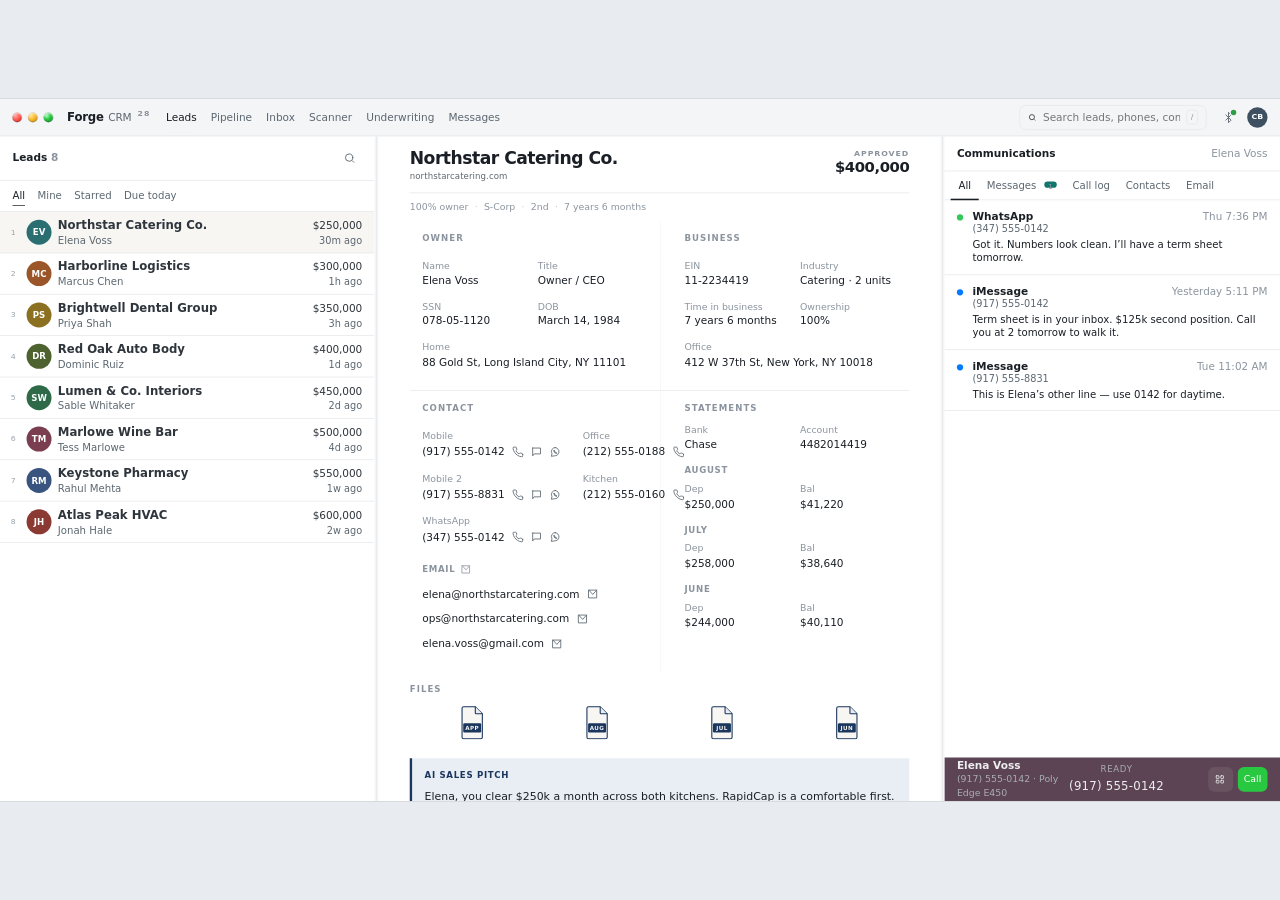
==== commit 0f341bf4: "v30: wire in factsStrip + view full history link; v29: remove dead/duplicate CSS rules" ====
--- a/index.html
+++ b/index.html
@@ -1,7 +1,7 @@
 <!DOCTYPE html>
 <html lang="en">
 <head>
-<!-- v28 -->
+<!-- v30 -->
 <meta charset="UTF-8" />
 <meta http-equiv="Cache-Control" content="no-cache, no-store, must-revalidate" />
 <meta http-equiv="Pragma" content="no-cache" />
@@ -10,9 +10,9 @@
 <meta name="mobile-web-app-capable" content="yes" />
 <title>Leads · Forge CRM</title>
 <script>(function(){var vv=window.visualViewport,w=(vv&&vv.width)||window.innerWidth||1640,h=(vv&&vv.height)||window.innerHeight||900,s=Math.min(w/1640,h/900);if(!(s>0.05))s=1;var x=Math.max(0,(w-1640*s)/2),y=Math.max(0,(h-900*s)/2);var r=document.documentElement;r.style.setProperty("--app-scale",String(s));r.style.setProperty("--app-h","900px");r.style.setProperty("--app-x",x+"px");r.style.setProperty("--app-y",y+"px");})();</script>
-<link rel="stylesheet" href="css/desk.css?v=v28" />
-<link rel="stylesheet" href="css/desk-more.css?v=v28" />
-<link rel="stylesheet" href="css/pages.css?v=v28" />
+<link rel="stylesheet" href="css/desk.css?v=v30" />
+<link rel="stylesheet" href="css/desk-more.css?v=v30" />
+<link rel="stylesheet" href="css/pages.css?v=v30" />
 </head>
 <body>
 <div id="stage"><div class="app" id="app">
@@ -32,7 +32,7 @@
 <aside class="dock" id="dock"></aside>
 </div></div></div>
 <div class="pad-pop" id="padPop"></div><div class="overlay" id="overlay"></div><div class="toast" id="toast"></div>
-<script src="js/data.js?v=v28"></script><script src="js/data1.js?v=v28"></script><script src="js/data2.js?v=v28"></script><script src="js/data3.js?v=v28"></script>
-<script src="js/view.js?v=v28"></script><script src="js/shared.js?v=v28"></script>
-<script src="js/desk-core.js?v=v28"></script><script src="js/desk-rail.js?v=v28"></script><script src="js/desk-record.js?v=v28"></script><script src="js/desk-comms.js?v=v28"></script><script src="js/desk-viewer.js?v=v28"></script><script src="js/desk-actions.js?v=v28"></script><script src="js/desk-panes.js?v=v28"></script>
+<script src="js/data.js?v=v30"></script><script src="js/data1.js?v=v30"></script><script src="js/data2.js?v=v30"></script><script src="js/data3.js?v=v30"></script>
+<script src="js/view.js?v=v30"></script><script src="js/shared.js?v=v30"></script>
+<script src="js/desk-core.js?v=v30"></script><script src="js/desk-rail.js?v=v30"></script><script src="js/desk-record.js?v=v30"></script><script src="js/desk-comms.js?v=v30"></script><script src="js/desk-viewer.js?v=v30"></script><script src="js/desk-actions.js?v=v30"></script><script src="js/desk-panes.js?v=v30"></script>
 </body></html>
--- a/css/desk-more.css
+++ b/css/desk-more.css
@@ -31,9 +31,8 @@
 .kv .k{font-size:12px;color:var(--dim);line-height:1.3}
 .kv .v{font-size:13.5px;font-weight:500;margin-top:1px;display:flex;align-items:center;gap:6px;min-width:0;flex-wrap:nowrap}
 .kv .vt{min-width:0;overflow:hidden;text-overflow:ellipsis;white-space:nowrap}
-.kv .v .qacts{margin-left:2px;flex-shrink:0}
+.kv .v .qacts{margin-left:0;flex-shrink:0}
 .dline{display:none !important;height:0 !important;margin:0 !important;padding:0 !important;border:0 !important}
-.kv .v .qacts{margin-left:0;flex-shrink:0}
 .files-block{margin:16px 40px 8px}
 .files-k{font-size:11px;letter-spacing:.12em;text-transform:uppercase;color:#8B949E;font-weight:600;margin:0 0 12px}
 .files-row{display:flex;justify-content:space-between;align-items:flex-end;gap:0;width:100%;padding:0}
@@ -47,7 +46,7 @@
 .stmt-grid > .stmt-mo:first-of-type{margin-top:4px}
 .stmt-cell{border:0;background:transparent;text-align:left;padding:0;min-width:0;cursor:pointer;color:inherit;font:inherit}
 .stmt-cell:hover .v,.stmt-cell:hover .vt{color:var(--ok)}
-.facts-strip{display:none}
+
 .below{padding:8px 40px 28px}
 .email-head{display:flex;align-items:center;gap:6px;margin:14px 0 8px;font-size:11px;letter-spacing:.08em;text-transform:uppercase;color:var(--dim);font-weight:600}
 .mail-all-ico{border:0;background:transparent;color:var(--dim);padding:0;display:grid;place-items:center;width:16px;height:16px;flex-shrink:0}
@@ -71,7 +70,8 @@
 .facts-strip span + span::before{content:"·";margin:0 8px;color:#C5C9CE}
 .pitch-block{background:#E8EEF4;padding:14px 16px;margin:8px 0 4px;border-left:3px solid #1A365D}
 .pitch-block .k{font-size:11px;letter-spacing:.08em;text-transform:uppercase;color:#1A365D;font-weight:600;margin:0 0 8px}
-.act-block .k{font-size:11px;letter-spacing:.08em;text-transform:uppercase;color:var(--dim);font-weight:600;margin:0 0 10px}
+.act-block .k{font-size:11px;letter-spacing:.08em;text-transform:uppercase;color:var(--dim);font-weight:600;margin:0 0 10px;display:flex;justify-content:space-between;align-items:baseline}
+.act-block .k .act-more{letter-spacing:.04em;text-transform:none;font-weight:400}
 .pitch-block .pitch{font-size:14px;line-height:1.55;color:var(--fg);margin:0;padding:0;border:0}
 .act-block{padding:20px 0 0}
 .act-row{display:grid;grid-template-columns:18px 44px minmax(0,1fr) auto;gap:8px;align-items:baseline;padding:7px 0}
@@ -81,7 +81,7 @@
 .act-when{font-size:12px;color:var(--dim);white-space:nowrap}
 .act-more{border:0;background:transparent;color:var(--dim);font-size:12px;letter-spacing:.06em;padding:8px 0 0;cursor:pointer;text-align:left}
 .act-more:hover{color:var(--fg)}
-.thread-who{padding:8px 16px 0;font-size:12px;color:var(--muted);font-weight:400;letter-spacing:0}
+
 
 /* Lightbox (file/statement viewer). This is the ONE ruleset for it — it used to
    be defined here (old left/right-arrow design) AND redefined in the
@@ -130,6 +130,6 @@
 .convo-top strong{font-size:13.5px;font-weight:600}
 .convo-n{font-size:12.5px;color:var(--muted);margin-top:1px}
 .convo-prev{font-size:13px;color:var(--fg);margin-top:4px;line-height:1.35;display:-webkit-box;-webkit-line-clamp:2;-webkit-box-orient:vertical;overflow:hidden}
-.thread-who{padding:8px 16px 0;font-size:12.5px;color:var(--muted)}
+.thread-who{padding:8px 16px 0;font-size:12.5px;color:var(--muted);font-weight:400;letter-spacing:0}
 
 .word .ver{margin-left:8px;font-size:10px;font-weight:600;letter-spacing:.12em;color:var(--dim);vertical-align:super}
--- a/css/pages.css
+++ b/css/pages.css
@@ -388,10 +388,6 @@
   margin-top: 6px
 }
 
-.kpi .v.warn {
-  color: var(--warn)
-}
-
 .kpi .v.bad {
   color: var(--bad)
 }
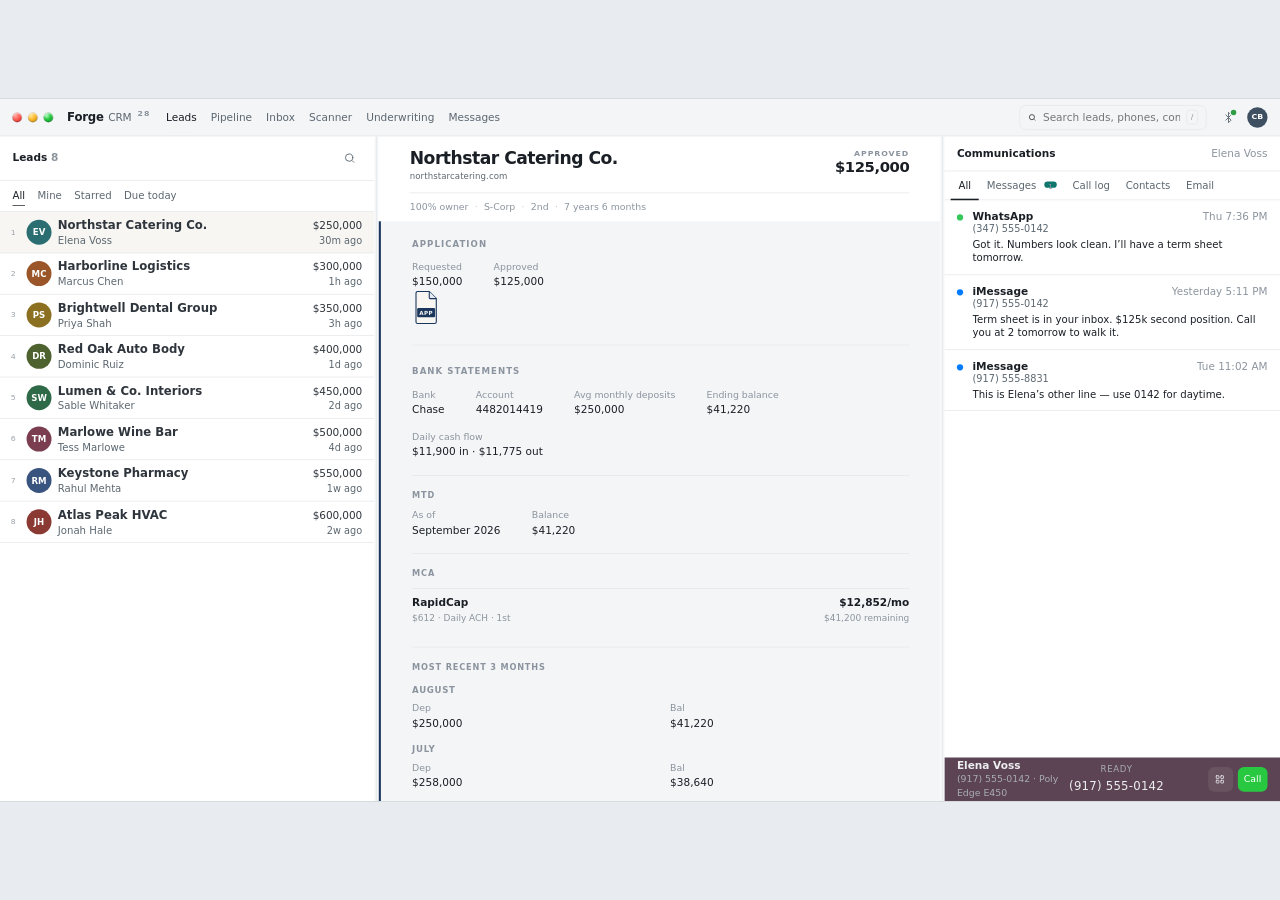
==== commit c5a44b19: "v31: redesign Leads middle panel (Application/Bank Statements/Financial Summary/Owner & Business/Con" ====
--- a/index.html
+++ b/index.html
@@ -1,7 +1,7 @@
 <!DOCTYPE html>
 <html lang="en">
 <head>
-<!-- v30 -->
+<!-- v31 -->
 <meta charset="UTF-8" />
 <meta http-equiv="Cache-Control" content="no-cache, no-store, must-revalidate" />
 <meta http-equiv="Pragma" content="no-cache" />
@@ -10,9 +10,9 @@
 <meta name="mobile-web-app-capable" content="yes" />
 <title>Leads · Forge CRM</title>
 <script>(function(){var vv=window.visualViewport,w=(vv&&vv.width)||window.innerWidth||1640,h=(vv&&vv.height)||window.innerHeight||900,s=Math.min(w/1640,h/900);if(!(s>0.05))s=1;var x=Math.max(0,(w-1640*s)/2),y=Math.max(0,(h-900*s)/2);var r=document.documentElement;r.style.setProperty("--app-scale",String(s));r.style.setProperty("--app-h","900px");r.style.setProperty("--app-x",x+"px");r.style.setProperty("--app-y",y+"px");})();</script>
-<link rel="stylesheet" href="css/desk.css?v=v30" />
-<link rel="stylesheet" href="css/desk-more.css?v=v30" />
-<link rel="stylesheet" href="css/pages.css?v=v30" />
+<link rel="stylesheet" href="css/desk.css?v=v31" />
+<link rel="stylesheet" href="css/desk-more.css?v=v31" />
+<link rel="stylesheet" href="css/pages.css?v=v31" />
 </head>
 <body>
 <div id="stage"><div class="app" id="app">
@@ -32,7 +32,7 @@
 <aside class="dock" id="dock"></aside>
 </div></div></div>
 <div class="pad-pop" id="padPop"></div><div class="overlay" id="overlay"></div><div class="toast" id="toast"></div>
-<script src="js/data.js?v=v30"></script><script src="js/data1.js?v=v30"></script><script src="js/data2.js?v=v30"></script><script src="js/data3.js?v=v30"></script>
-<script src="js/view.js?v=v30"></script><script src="js/shared.js?v=v30"></script>
-<script src="js/desk-core.js?v=v30"></script><script src="js/desk-rail.js?v=v30"></script><script src="js/desk-record.js?v=v30"></script><script src="js/desk-comms.js?v=v30"></script><script src="js/desk-viewer.js?v=v30"></script><script src="js/desk-actions.js?v=v30"></script><script src="js/desk-panes.js?v=v30"></script>
+<script src="js/data.js?v=v31"></script><script src="js/data1.js?v=v31"></script><script src="js/data2.js?v=v31"></script><script src="js/data3.js?v=v31"></script>
+<script src="js/view.js?v=v31"></script><script src="js/shared.js?v=v31"></script>
+<script src="js/desk-core.js?v=v31"></script><script src="js/desk-rail.js?v=v31"></script><script src="js/desk-record.js?v=v31"></script><script src="js/desk-comms.js?v=v31"></script><script src="js/desk-viewer.js?v=v31"></script><script src="js/desk-actions.js?v=v31"></script><script src="js/desk-panes.js?v=v31"></script>
 </body></html>
--- a/css/desk-more.css
+++ b/css/desk-more.css
@@ -15,16 +15,6 @@
 .money{display:flex;flex-direction:column;align-items:flex-end;gap:1px;flex-shrink:0;padding:0;border:0}
 .money .k{font-size:10px;letter-spacing:.12em;text-transform:uppercase;color:var(--dim);font-weight:600;line-height:1.2}
 .money .v,.money .v .num{font-size:19px;font-weight:600;font-family:var(--font);letter-spacing:-.03em;margin:0;line-height:1.1;color:#1A1F26}
-.money .asked{display:none}
-.sheet-x{display:grid;grid-template-columns:1fr 1fr;grid-template-rows:auto auto;margin:4px 40px 0;align-items:stretch;position:relative;border:0;background:transparent}
-.quad{padding:16px 20px 18px;min-width:0;min-height:0;display:flex;flex-direction:column;position:relative;border-top:0}
-.sheet-x > .quad:nth-of-type(1),
-.sheet-x > .quad:nth-of-type(3){padding:16px 32px 18px 16px}
-.sheet-x > .quad:nth-of-type(2),
-.sheet-x > .quad:nth-of-type(4){padding:16px 16px 18px 32px}
-.sheet-x > .quad:nth-of-type(2),
-.sheet-x > .quad:nth-of-type(4){box-shadow:inset 1px 0 0 #E6E8EB}
-.quad h3{font-size:11px;letter-spacing:.12em;text-transform:uppercase;color:#8B949E;font-weight:600;margin:0 0 12px;padding:0;border:0;width:100%}
 .pair{display:grid;grid-template-columns:1fr 1fr;gap:10px 24px;padding:8px 0;border:0;box-shadow:none}
 .pair.one{grid-template-columns:1fr}
 .pair.one .kv .v,.pair.one .kv .vt{white-space:nowrap;overflow:hidden;text-overflow:ellipsis}
@@ -33,10 +23,8 @@
 .kv .vt{min-width:0;overflow:hidden;text-overflow:ellipsis;white-space:nowrap}
 .kv .v .qacts{margin-left:0;flex-shrink:0}
 .dline{display:none !important;height:0 !important;margin:0 !important;padding:0 !important;border:0 !important}
-.files-block{margin:16px 40px 8px}
-.files-k{font-size:11px;letter-spacing:.12em;text-transform:uppercase;color:#8B949E;font-weight:600;margin:0 0 12px}
-.files-row{display:flex;justify-content:space-between;align-items:flex-end;gap:0;width:100%;padding:0}
-.file-doc{border:0;background:transparent;padding:0;cursor:pointer;color:inherit;flex:1 1 0;min-width:0;display:flex;flex-direction:column;align-items:center;gap:8px}
+.files-row{display:flex;flex-wrap:wrap;align-items:flex-start;gap:20px;width:100%;padding:0}
+.file-doc{border:0;background:transparent;padding:0;cursor:pointer;color:inherit;flex:0 0 auto;min-width:0;display:flex;flex-direction:column;align-items:center;gap:8px}
 .file-doc .pdf-ico{display:block;flex-shrink:0}
 .file-doc .lab{font-family:var(--font);font-size:10px;font-weight:600;letter-spacing:.08em;color:#5C6770}
 .file-doc:hover .pdf-ico path[stroke]{stroke:#0E2A4A}
@@ -47,7 +35,6 @@
 .stmt-cell{border:0;background:transparent;text-align:left;padding:0;min-width:0;cursor:pointer;color:inherit;font:inherit}
 .stmt-cell:hover .v,.stmt-cell:hover .vt{color:var(--ok)}
 
-.below{padding:8px 40px 28px}
 .email-head{display:flex;align-items:center;gap:6px;margin:14px 0 8px;font-size:11px;letter-spacing:.08em;text-transform:uppercase;color:var(--dim);font-weight:600}
 .mail-all-ico{border:0;background:transparent;color:var(--dim);padding:0;display:grid;place-items:center;width:16px;height:16px;flex-shrink:0}
 .mail-all-ico:hover{color:var(--fg)}
@@ -63,17 +50,12 @@
 .dev-item .nm{font-size:12.5px;color:var(--muted);margin-top:2px}
 .toggle{border:1px solid var(--line);background:var(--surface);color:var(--muted);height:26px;padding:0 10px;border-radius:6px;font-size:12px;font-weight:500}
 .toggle.on{color:var(--fg);border-color:var(--fg)}
-.sheet-x .muted{font-size:13px;padding:8px 0}
 
-.stmt-kv .v,.stmt-kv .v .num{font-size:13.5px;font-weight:500;font-family:var(--font);letter-spacing:-.01em;margin-top:1px;white-space:nowrap}
 .facts-strip{display:flex;flex-wrap:wrap;align-items:baseline;gap:0;margin:2px 40px 0;padding:8px 0 4px;font-size:12px;color:var(--dim);line-height:1.35}
 .facts-strip span + span::before{content:"·";margin:0 8px;color:#C5C9CE}
 .pitch-block{background:#E8EEF4;padding:14px 16px;margin:8px 0 4px;border-left:3px solid #1A365D}
 .pitch-block .k{font-size:11px;letter-spacing:.08em;text-transform:uppercase;color:#1A365D;font-weight:600;margin:0 0 8px}
-.act-block .k{font-size:11px;letter-spacing:.08em;text-transform:uppercase;color:var(--dim);font-weight:600;margin:0 0 10px;display:flex;justify-content:space-between;align-items:baseline}
-.act-block .k .act-more{letter-spacing:.04em;text-transform:none;font-weight:400}
 .pitch-block .pitch{font-size:14px;line-height:1.55;color:var(--fg);margin:0;padding:0;border:0}
-.act-block{padding:20px 0 0}
 .act-row{display:grid;grid-template-columns:18px 44px minmax(0,1fr) auto;gap:8px;align-items:baseline;padding:7px 0}
 .act-ico{color:var(--dim);display:grid;place-items:center;transform:translateY(2px)}
 .act-verb{font-size:11px;font-weight:600;letter-spacing:.06em;text-transform:uppercase;color:var(--dim)}
@@ -81,6 +63,34 @@
 .act-when{font-size:12px;color:var(--dim);white-space:nowrap}
 .act-more{border:0;background:transparent;color:var(--dim);font-size:12px;letter-spacing:.06em;padding:8px 0 0;cursor:pointer;text-align:left}
 .act-more:hover{color:var(--fg)}
+
+/* Financials zone: Application + Bank Statements + Financial Summary share one
+   quiet gray band with a navy rail, so the three read as one region — data
+   source is the grouping principle, not a decorative box. */
+.fin-zone{background:var(--bg);border-left:3px solid #1A365D;padding:22px 40px 26px;margin:6px 0 4px;display:flex;flex-direction:column;gap:26px}
+.fz-section + .fz-section{padding-top:26px;border-top:1px solid var(--line)}
+.fz-section h3,.section-plain h3{font-size:11px;letter-spacing:.12em;text-transform:uppercase;color:#8B949E;font-weight:600;margin:0 0 14px}
+.fin-row{display:flex;flex-wrap:wrap;gap:18px 40px}
+.fin-sub{margin-top:20px;padding-top:18px;border-top:1px solid var(--line)}
+.fin-sub-k{font-size:10.5px;letter-spacing:.1em;text-transform:uppercase;color:var(--dim);font-weight:600;margin-bottom:10px}
+.mca-item{padding:8px 0;border-top:1px solid var(--line)}
+.mca-item:first-child{border-top:0;padding-top:0}
+.mca-top{display:flex;justify-content:space-between;font-size:13.5px;font-weight:600}
+.mca-bottom{display:flex;justify-content:space-between;font-size:11.5px;color:var(--dim);margin-top:2px}
+.no-mca{font-size:13px;color:var(--dim)}
+.fin-summary{font-size:13.5px;line-height:1.6;color:var(--fg);margin:0}
+
+/* Identity / engagement sections below the financials zone: plain white,
+   thin top divider only — the gray band above is the one accent. */
+.section-plain{padding:26px 40px;border-top:1px solid var(--line)}
+.kv-grid{display:grid;grid-template-columns:repeat(4,1fr);gap:16px 24px}
+.kv-grid.addr{grid-template-columns:1fr 1fr;margin-top:16px}
+.sp-head{display:flex;justify-content:space-between;align-items:baseline;margin-bottom:14px}
+.sp-head h3{margin:0}
+.note-row{padding:8px 0;border-top:1px solid var(--line)}
+.note-row:first-child{border-top:0;padding-top:0}
+.note-meta{font-size:11.5px;color:var(--dim)}
+.note-txt{font-size:13.5px;line-height:1.5;margin:4px 0 0;color:var(--fg)}
 
 
 /* Lightbox (file/statement viewer). This is the ONE ruleset for it — it used to
@@ -110,9 +120,7 @@
 .letter .end,.letter .end .num{font-family:var(--font)}
 
 
-.sheet-x > .quad:nth-of-type(3){box-shadow:inset 0 1px 0 #E6E8EB}
-.sheet-x > .quad:nth-of-type(4){box-shadow:inset 1px 0 0 #E6E8EB, inset 0 1px 0 #E6E8EB}
-.kv .v, .kv .vt, .line .val, .stmt-kv .v, .stmt-kv .v .num, .money .v, .lead-row .amt, .dialer .lcd, .num, .act-when {
+.kv .v, .kv .vt, .line .val, .money .v, .lead-row .amt, .dialer .lcd, .num, .act-when {
   font-family: var(--font);
   font-variant-numeric: normal;
 }
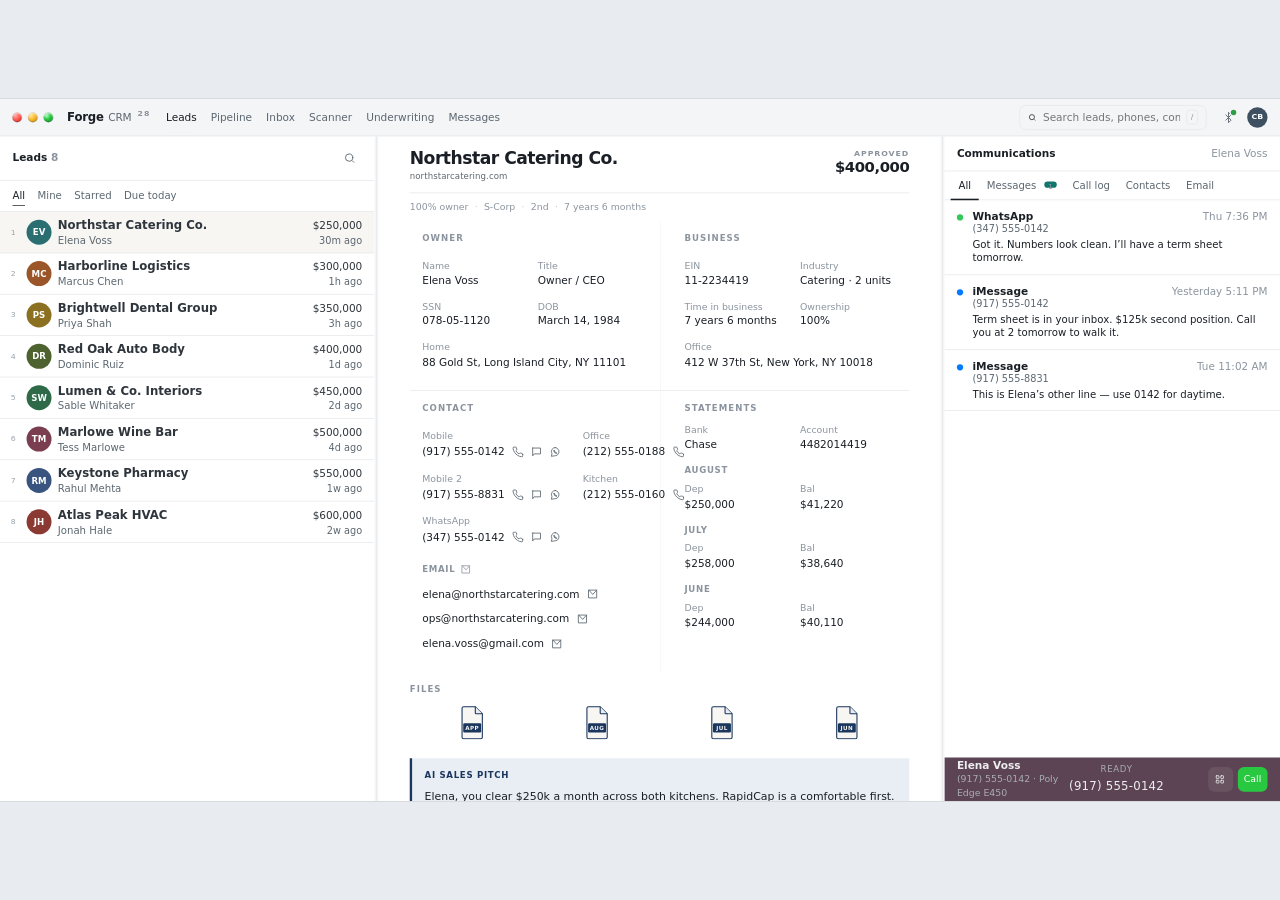
==== commit e0c6bc4d: "Revert "v31: redesign Leads middle panel (Application/Bank Statements/Financial Summary/Owner & Busi" ====
--- a/index.html
+++ b/index.html
@@ -1,7 +1,7 @@
 <!DOCTYPE html>
 <html lang="en">
 <head>
-<!-- v31 -->
+<!-- v30 -->
 <meta charset="UTF-8" />
 <meta http-equiv="Cache-Control" content="no-cache, no-store, must-revalidate" />
 <meta http-equiv="Pragma" content="no-cache" />
@@ -10,9 +10,9 @@
 <meta name="mobile-web-app-capable" content="yes" />
 <title>Leads · Forge CRM</title>
 <script>(function(){var vv=window.visualViewport,w=(vv&&vv.width)||window.innerWidth||1640,h=(vv&&vv.height)||window.innerHeight||900,s=Math.min(w/1640,h/900);if(!(s>0.05))s=1;var x=Math.max(0,(w-1640*s)/2),y=Math.max(0,(h-900*s)/2);var r=document.documentElement;r.style.setProperty("--app-scale",String(s));r.style.setProperty("--app-h","900px");r.style.setProperty("--app-x",x+"px");r.style.setProperty("--app-y",y+"px");})();</script>
-<link rel="stylesheet" href="css/desk.css?v=v31" />
-<link rel="stylesheet" href="css/desk-more.css?v=v31" />
-<link rel="stylesheet" href="css/pages.css?v=v31" />
+<link rel="stylesheet" href="css/desk.css?v=v30" />
+<link rel="stylesheet" href="css/desk-more.css?v=v30" />
+<link rel="stylesheet" href="css/pages.css?v=v30" />
 </head>
 <body>
 <div id="stage"><div class="app" id="app">
@@ -32,7 +32,7 @@
 <aside class="dock" id="dock"></aside>
 </div></div></div>
 <div class="pad-pop" id="padPop"></div><div class="overlay" id="overlay"></div><div class="toast" id="toast"></div>
-<script src="js/data.js?v=v31"></script><script src="js/data1.js?v=v31"></script><script src="js/data2.js?v=v31"></script><script src="js/data3.js?v=v31"></script>
-<script src="js/view.js?v=v31"></script><script src="js/shared.js?v=v31"></script>
-<script src="js/desk-core.js?v=v31"></script><script src="js/desk-rail.js?v=v31"></script><script src="js/desk-record.js?v=v31"></script><script src="js/desk-comms.js?v=v31"></script><script src="js/desk-viewer.js?v=v31"></script><script src="js/desk-actions.js?v=v31"></script><script src="js/desk-panes.js?v=v31"></script>
+<script src="js/data.js?v=v30"></script><script src="js/data1.js?v=v30"></script><script src="js/data2.js?v=v30"></script><script src="js/data3.js?v=v30"></script>
+<script src="js/view.js?v=v30"></script><script src="js/shared.js?v=v30"></script>
+<script src="js/desk-core.js?v=v30"></script><script src="js/desk-rail.js?v=v30"></script><script src="js/desk-record.js?v=v30"></script><script src="js/desk-comms.js?v=v30"></script><script src="js/desk-viewer.js?v=v30"></script><script src="js/desk-actions.js?v=v30"></script><script src="js/desk-panes.js?v=v30"></script>
 </body></html>
--- a/css/desk-more.css
+++ b/css/desk-more.css
@@ -15,6 +15,16 @@
 .money{display:flex;flex-direction:column;align-items:flex-end;gap:1px;flex-shrink:0;padding:0;border:0}
 .money .k{font-size:10px;letter-spacing:.12em;text-transform:uppercase;color:var(--dim);font-weight:600;line-height:1.2}
 .money .v,.money .v .num{font-size:19px;font-weight:600;font-family:var(--font);letter-spacing:-.03em;margin:0;line-height:1.1;color:#1A1F26}
+.money .asked{display:none}
+.sheet-x{display:grid;grid-template-columns:1fr 1fr;grid-template-rows:auto auto;margin:4px 40px 0;align-items:stretch;position:relative;border:0;background:transparent}
+.quad{padding:16px 20px 18px;min-width:0;min-height:0;display:flex;flex-direction:column;position:relative;border-top:0}
+.sheet-x > .quad:nth-of-type(1),
+.sheet-x > .quad:nth-of-type(3){padding:16px 32px 18px 16px}
+.sheet-x > .quad:nth-of-type(2),
+.sheet-x > .quad:nth-of-type(4){padding:16px 16px 18px 32px}
+.sheet-x > .quad:nth-of-type(2),
+.sheet-x > .quad:nth-of-type(4){box-shadow:inset 1px 0 0 #E6E8EB}
+.quad h3{font-size:11px;letter-spacing:.12em;text-transform:uppercase;color:#8B949E;font-weight:600;margin:0 0 12px;padding:0;border:0;width:100%}
 .pair{display:grid;grid-template-columns:1fr 1fr;gap:10px 24px;padding:8px 0;border:0;box-shadow:none}
 .pair.one{grid-template-columns:1fr}
 .pair.one .kv .v,.pair.one .kv .vt{white-space:nowrap;overflow:hidden;text-overflow:ellipsis}
@@ -23,8 +33,10 @@
 .kv .vt{min-width:0;overflow:hidden;text-overflow:ellipsis;white-space:nowrap}
 .kv .v .qacts{margin-left:0;flex-shrink:0}
 .dline{display:none !important;height:0 !important;margin:0 !important;padding:0 !important;border:0 !important}
-.files-row{display:flex;flex-wrap:wrap;align-items:flex-start;gap:20px;width:100%;padding:0}
-.file-doc{border:0;background:transparent;padding:0;cursor:pointer;color:inherit;flex:0 0 auto;min-width:0;display:flex;flex-direction:column;align-items:center;gap:8px}
+.files-block{margin:16px 40px 8px}
+.files-k{font-size:11px;letter-spacing:.12em;text-transform:uppercase;color:#8B949E;font-weight:600;margin:0 0 12px}
+.files-row{display:flex;justify-content:space-between;align-items:flex-end;gap:0;width:100%;padding:0}
+.file-doc{border:0;background:transparent;padding:0;cursor:pointer;color:inherit;flex:1 1 0;min-width:0;display:flex;flex-direction:column;align-items:center;gap:8px}
 .file-doc .pdf-ico{display:block;flex-shrink:0}
 .file-doc .lab{font-family:var(--font);font-size:10px;font-weight:600;letter-spacing:.08em;color:#5C6770}
 .file-doc:hover .pdf-ico path[stroke]{stroke:#0E2A4A}
@@ -35,6 +47,7 @@
 .stmt-cell{border:0;background:transparent;text-align:left;padding:0;min-width:0;cursor:pointer;color:inherit;font:inherit}
 .stmt-cell:hover .v,.stmt-cell:hover .vt{color:var(--ok)}
 
+.below{padding:8px 40px 28px}
 .email-head{display:flex;align-items:center;gap:6px;margin:14px 0 8px;font-size:11px;letter-spacing:.08em;text-transform:uppercase;color:var(--dim);font-weight:600}
 .mail-all-ico{border:0;background:transparent;color:var(--dim);padding:0;display:grid;place-items:center;width:16px;height:16px;flex-shrink:0}
 .mail-all-ico:hover{color:var(--fg)}
@@ -50,12 +63,17 @@
 .dev-item .nm{font-size:12.5px;color:var(--muted);margin-top:2px}
 .toggle{border:1px solid var(--line);background:var(--surface);color:var(--muted);height:26px;padding:0 10px;border-radius:6px;font-size:12px;font-weight:500}
 .toggle.on{color:var(--fg);border-color:var(--fg)}
+.sheet-x .muted{font-size:13px;padding:8px 0}
 
+.stmt-kv .v,.stmt-kv .v .num{font-size:13.5px;font-weight:500;font-family:var(--font);letter-spacing:-.01em;margin-top:1px;white-space:nowrap}
 .facts-strip{display:flex;flex-wrap:wrap;align-items:baseline;gap:0;margin:2px 40px 0;padding:8px 0 4px;font-size:12px;color:var(--dim);line-height:1.35}
 .facts-strip span + span::before{content:"·";margin:0 8px;color:#C5C9CE}
 .pitch-block{background:#E8EEF4;padding:14px 16px;margin:8px 0 4px;border-left:3px solid #1A365D}
 .pitch-block .k{font-size:11px;letter-spacing:.08em;text-transform:uppercase;color:#1A365D;font-weight:600;margin:0 0 8px}
+.act-block .k{font-size:11px;letter-spacing:.08em;text-transform:uppercase;color:var(--dim);font-weight:600;margin:0 0 10px;display:flex;justify-content:space-between;align-items:baseline}
+.act-block .k .act-more{letter-spacing:.04em;text-transform:none;font-weight:400}
 .pitch-block .pitch{font-size:14px;line-height:1.55;color:var(--fg);margin:0;padding:0;border:0}
+.act-block{padding:20px 0 0}
 .act-row{display:grid;grid-template-columns:18px 44px minmax(0,1fr) auto;gap:8px;align-items:baseline;padding:7px 0}
 .act-ico{color:var(--dim);display:grid;place-items:center;transform:translateY(2px)}
 .act-verb{font-size:11px;font-weight:600;letter-spacing:.06em;text-transform:uppercase;color:var(--dim)}
@@ -63,34 +81,6 @@
 .act-when{font-size:12px;color:var(--dim);white-space:nowrap}
 .act-more{border:0;background:transparent;color:var(--dim);font-size:12px;letter-spacing:.06em;padding:8px 0 0;cursor:pointer;text-align:left}
 .act-more:hover{color:var(--fg)}
-
-/* Financials zone: Application + Bank Statements + Financial Summary share one
-   quiet gray band with a navy rail, so the three read as one region — data
-   source is the grouping principle, not a decorative box. */
-.fin-zone{background:var(--bg);border-left:3px solid #1A365D;padding:22px 40px 26px;margin:6px 0 4px;display:flex;flex-direction:column;gap:26px}
-.fz-section + .fz-section{padding-top:26px;border-top:1px solid var(--line)}
-.fz-section h3,.section-plain h3{font-size:11px;letter-spacing:.12em;text-transform:uppercase;color:#8B949E;font-weight:600;margin:0 0 14px}
-.fin-row{display:flex;flex-wrap:wrap;gap:18px 40px}
-.fin-sub{margin-top:20px;padding-top:18px;border-top:1px solid var(--line)}
-.fin-sub-k{font-size:10.5px;letter-spacing:.1em;text-transform:uppercase;color:var(--dim);font-weight:600;margin-bottom:10px}
-.mca-item{padding:8px 0;border-top:1px solid var(--line)}
-.mca-item:first-child{border-top:0;padding-top:0}
-.mca-top{display:flex;justify-content:space-between;font-size:13.5px;font-weight:600}
-.mca-bottom{display:flex;justify-content:space-between;font-size:11.5px;color:var(--dim);margin-top:2px}
-.no-mca{font-size:13px;color:var(--dim)}
-.fin-summary{font-size:13.5px;line-height:1.6;color:var(--fg);margin:0}
-
-/* Identity / engagement sections below the financials zone: plain white,
-   thin top divider only — the gray band above is the one accent. */
-.section-plain{padding:26px 40px;border-top:1px solid var(--line)}
-.kv-grid{display:grid;grid-template-columns:repeat(4,1fr);gap:16px 24px}
-.kv-grid.addr{grid-template-columns:1fr 1fr;margin-top:16px}
-.sp-head{display:flex;justify-content:space-between;align-items:baseline;margin-bottom:14px}
-.sp-head h3{margin:0}
-.note-row{padding:8px 0;border-top:1px solid var(--line)}
-.note-row:first-child{border-top:0;padding-top:0}
-.note-meta{font-size:11.5px;color:var(--dim)}
-.note-txt{font-size:13.5px;line-height:1.5;margin:4px 0 0;color:var(--fg)}
 
 
 /* Lightbox (file/statement viewer). This is the ONE ruleset for it — it used to
@@ -120,7 +110,9 @@
 .letter .end,.letter .end .num{font-family:var(--font)}
 
 
-.kv .v, .kv .vt, .line .val, .money .v, .lead-row .amt, .dialer .lcd, .num, .act-when {
+.sheet-x > .quad:nth-of-type(3){box-shadow:inset 0 1px 0 #E6E8EB}
+.sheet-x > .quad:nth-of-type(4){box-shadow:inset 1px 0 0 #E6E8EB, inset 0 1px 0 #E6E8EB}
+.kv .v, .kv .vt, .line .val, .stmt-kv .v, .stmt-kv .v .num, .money .v, .lead-row .amt, .dialer .lcd, .num, .act-when {
   font-family: var(--font);
   font-variant-numeric: normal;
 }
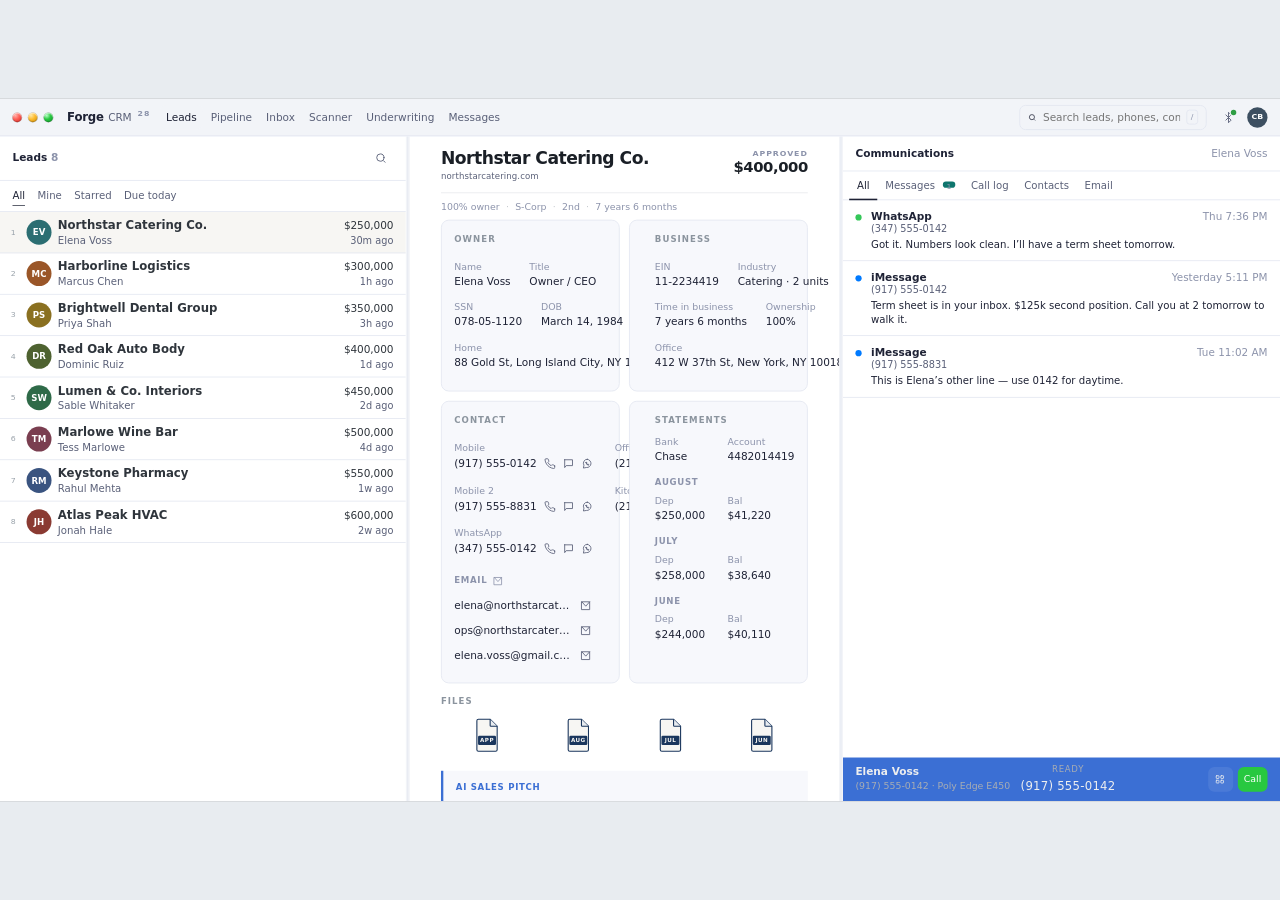
==== commit 526b9bd5: "v32: NorthVector-inspired color palette (new theme-v2.css, originals untouched), equal-feel 520/550/" ====
--- a/index.html
+++ b/index.html
@@ -13,6 +13,7 @@
 <link rel="stylesheet" href="css/desk.css?v=v30" />
 <link rel="stylesheet" href="css/desk-more.css?v=v30" />
 <link rel="stylesheet" href="css/pages.css?v=v30" />
+<link rel="stylesheet" href="css/theme-v2.css?v=v32" />
 </head>
 <body>
 <div id="stage"><div class="app" id="app">
@@ -33,6 +34,6 @@
 </div></div></div>
 <div class="pad-pop" id="padPop"></div><div class="overlay" id="overlay"></div><div class="toast" id="toast"></div>
 <script src="js/data.js?v=v30"></script><script src="js/data1.js?v=v30"></script><script src="js/data2.js?v=v30"></script><script src="js/data3.js?v=v30"></script>
-<script src="js/view.js?v=v30"></script><script src="js/shared.js?v=v30"></script>
-<script src="js/desk-core.js?v=v30"></script><script src="js/desk-rail.js?v=v30"></script><script src="js/desk-record.js?v=v30"></script><script src="js/desk-comms.js?v=v30"></script><script src="js/desk-viewer.js?v=v30"></script><script src="js/desk-actions.js?v=v30"></script><script src="js/desk-panes.js?v=v30"></script>
+<script src="js/view.js?v=v30"></script><script src="js/shared.js?v=v32"></script>
+<script src="js/desk-core.js?v=v30"></script><script src="js/desk-rail.js?v=v32"></script><script src="js/desk-record.js?v=v30"></script><script src="js/desk-comms.js?v=v32"></script><script src="js/desk-viewer.js?v=v30"></script><script src="js/desk-actions.js?v=v32"></script><script src="js/desk-panes.js?v=v32"></script>
 </body></html>
--- a/css/theme-v2.css
+++ b/css/theme-v2.css
@@ -0,0 +1,52 @@
+/* Forge CRM — theme-v2.css
+   New color palette + layout overrides. Loaded AFTER desk.css, desk-more.css,
+   and pages.css so these values win via normal CSS cascade. Original files
+   are untouched — this file only redefines shared custom properties and
+   adds a small number of new rules for the grey-box section treatment. */
+
+:root {
+  /* Palette (exact values) */
+  --bg: #F2F4F8;
+  --sunken: #F7F8FC;
+  --fg: #1E2235;
+  --muted: #5A6078;
+  --dim: #8C93AB;
+  --line: #E2E6F0;
+
+  /* Brand accent — used across topbar, buttons, focus states, and the dialer */
+  --accent: #3B6FD4;
+  --accent-2: #2F5BB8; /* derived hover shade — not from source palette, needed for :hover states */
+
+  /* Dialer now matches the topbar/brand blue */
+  --dialer: var(--accent);
+
+  /* Panel widths */
+  --rail-w: 520px;
+  --dock-w: 560px;
+}
+
+/* ── Middle panel: grey-box sections ──
+   Turns the existing 2x2 quad grid (Owner / Business / Contact / Statements)
+   into separated grey cards instead of one seamless sheet. */
+.sheet-x {
+  gap: 12px;
+}
+.quad {
+  background: var(--sunken);
+  border: 1px solid var(--line);
+  border-radius: 10px;
+}
+.sheet-x > .quad:nth-of-type(2),
+.sheet-x > .quad:nth-of-type(4),
+.sheet-x > .quad:nth-of-type(3) {
+  box-shadow: none;
+}
+
+/* Pitch block accent line matches the new brand blue instead of fixed navy */
+.pitch-block {
+  background: var(--sunken);
+  border-left-color: var(--accent);
+}
+.pitch-block .k {
+  color: var(--accent);
+}
